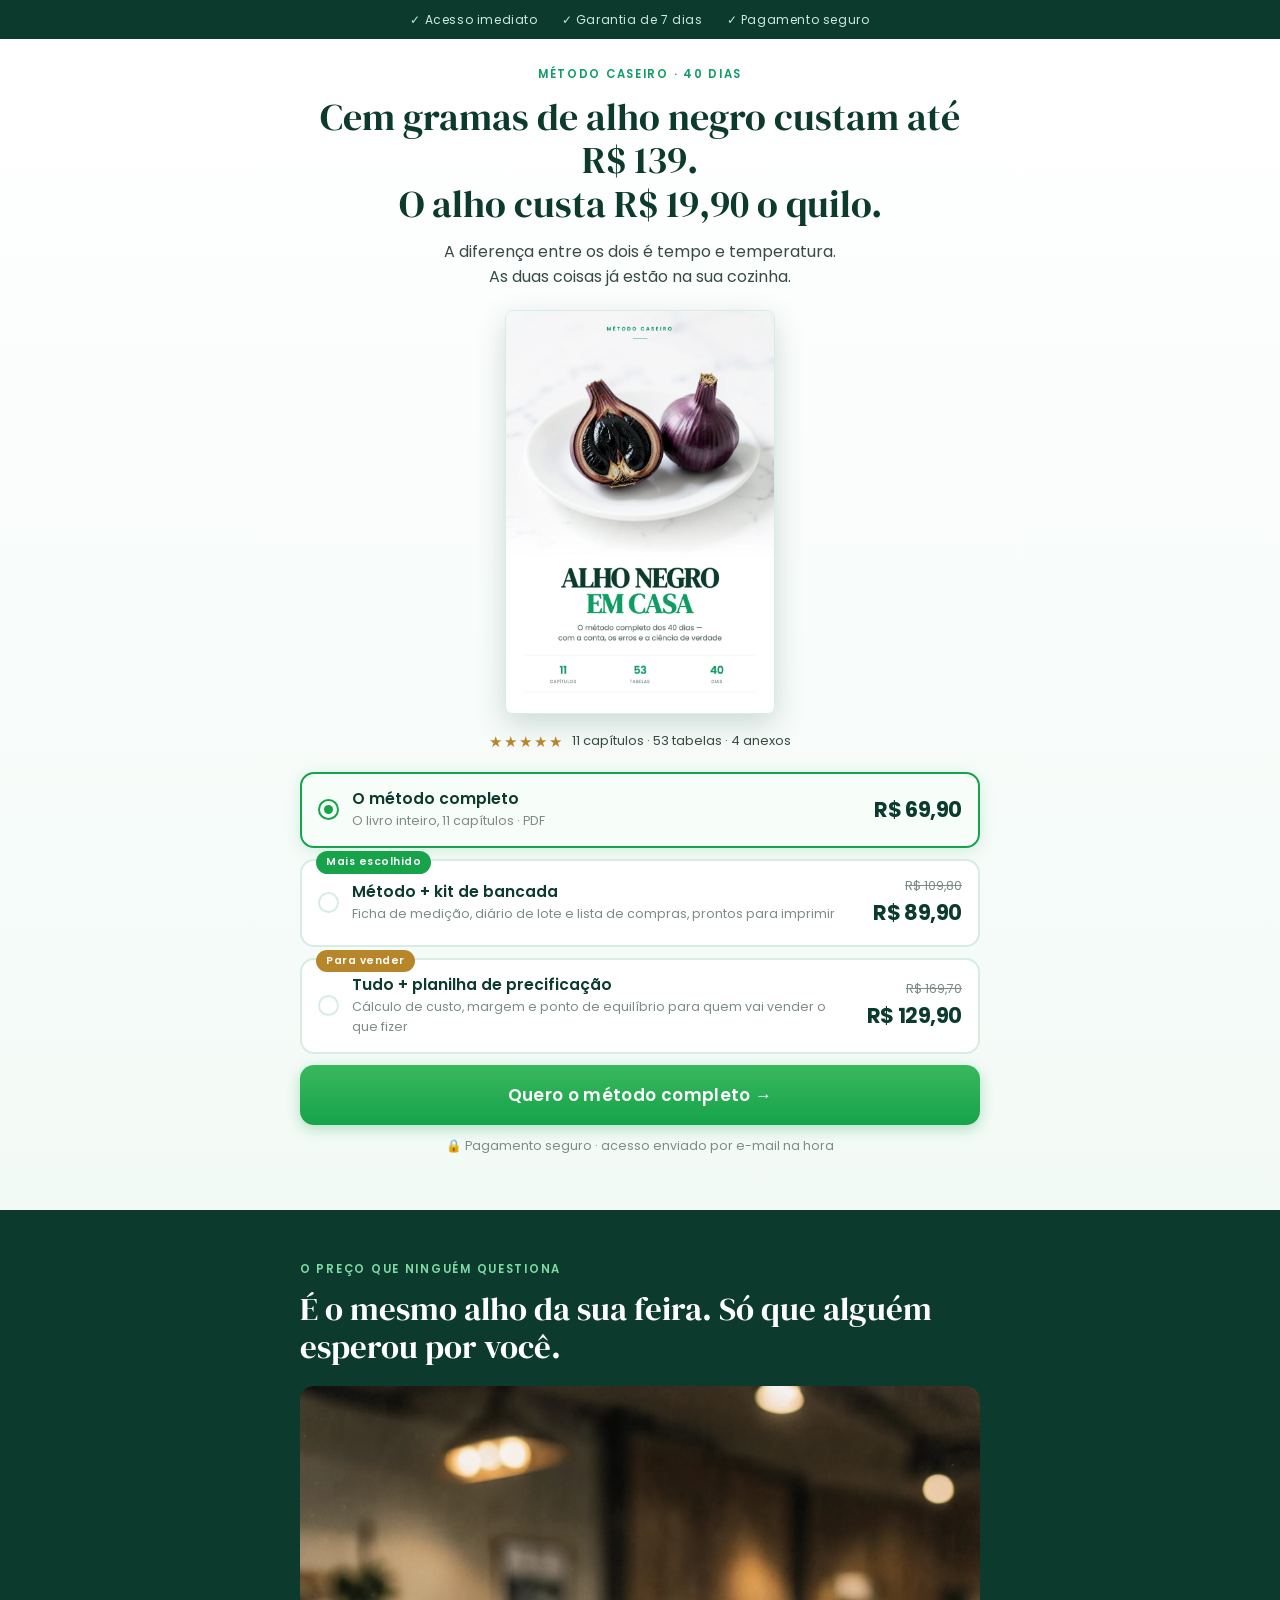
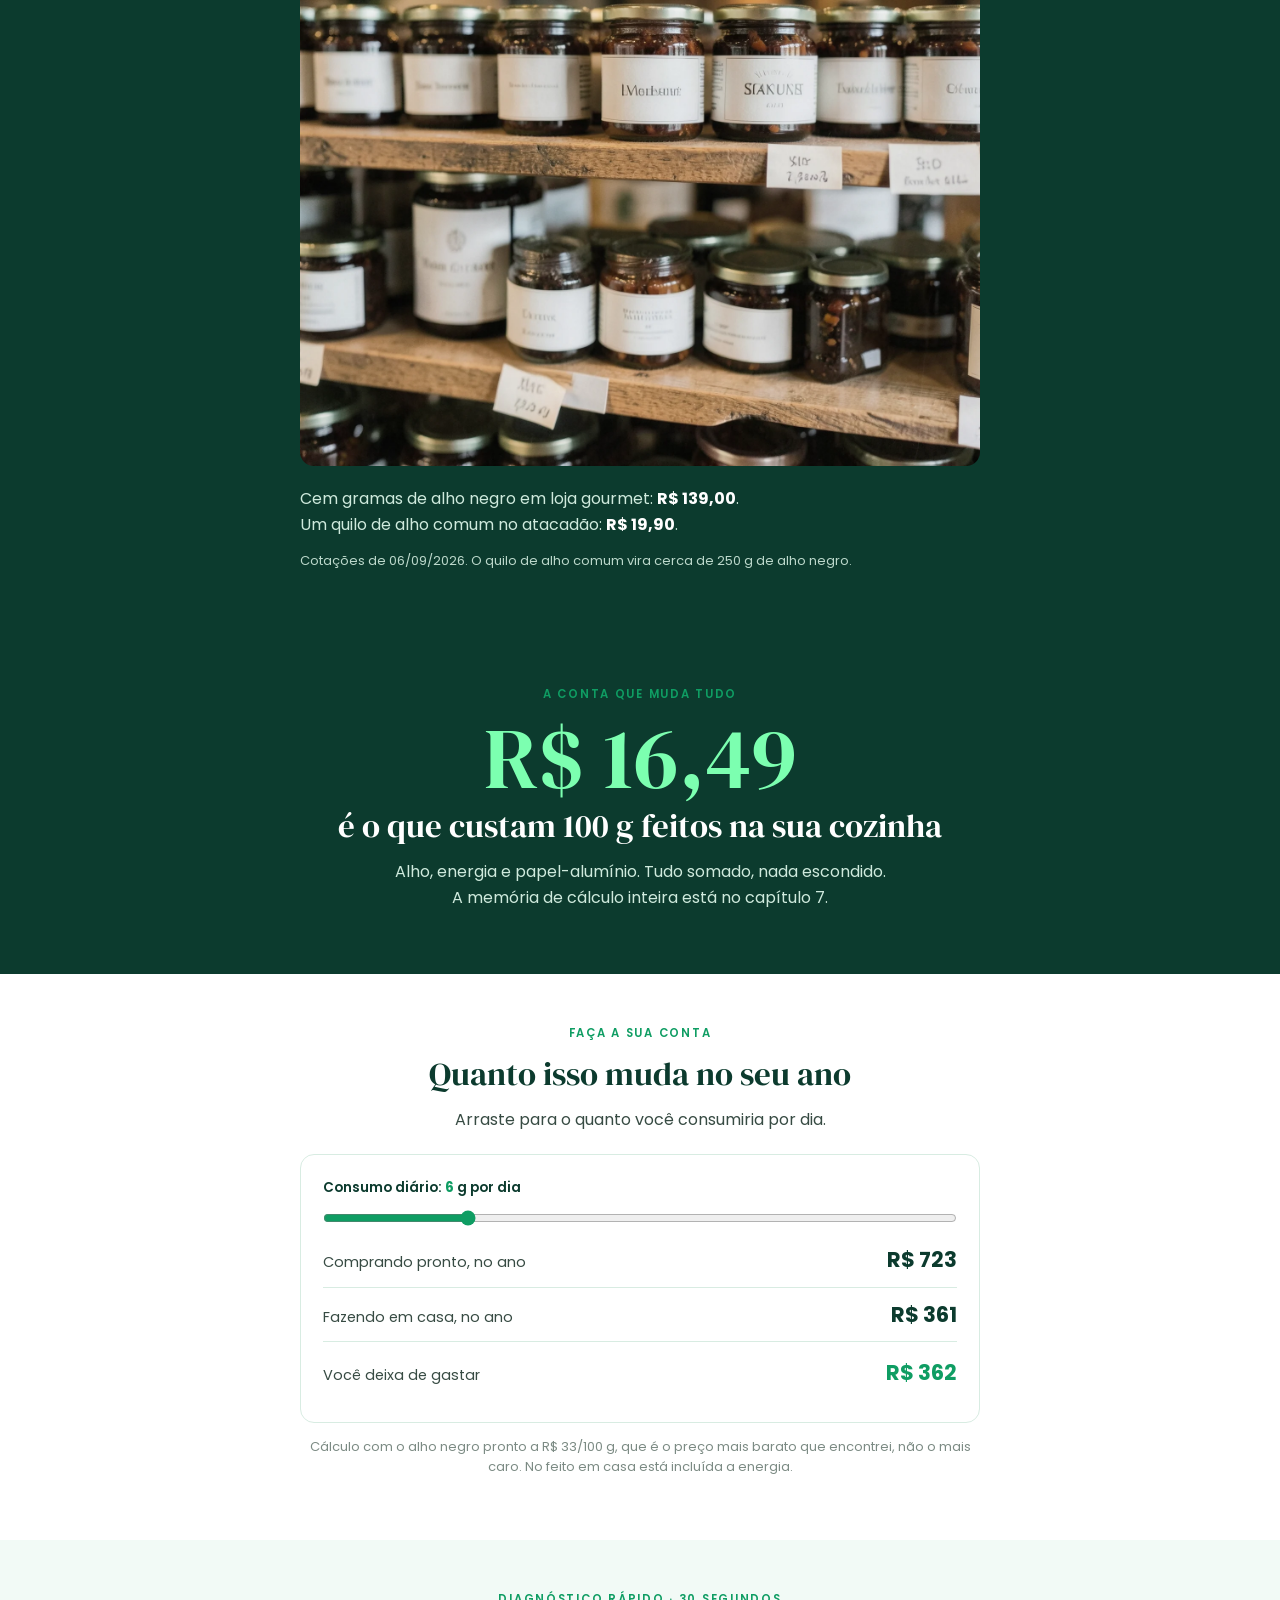
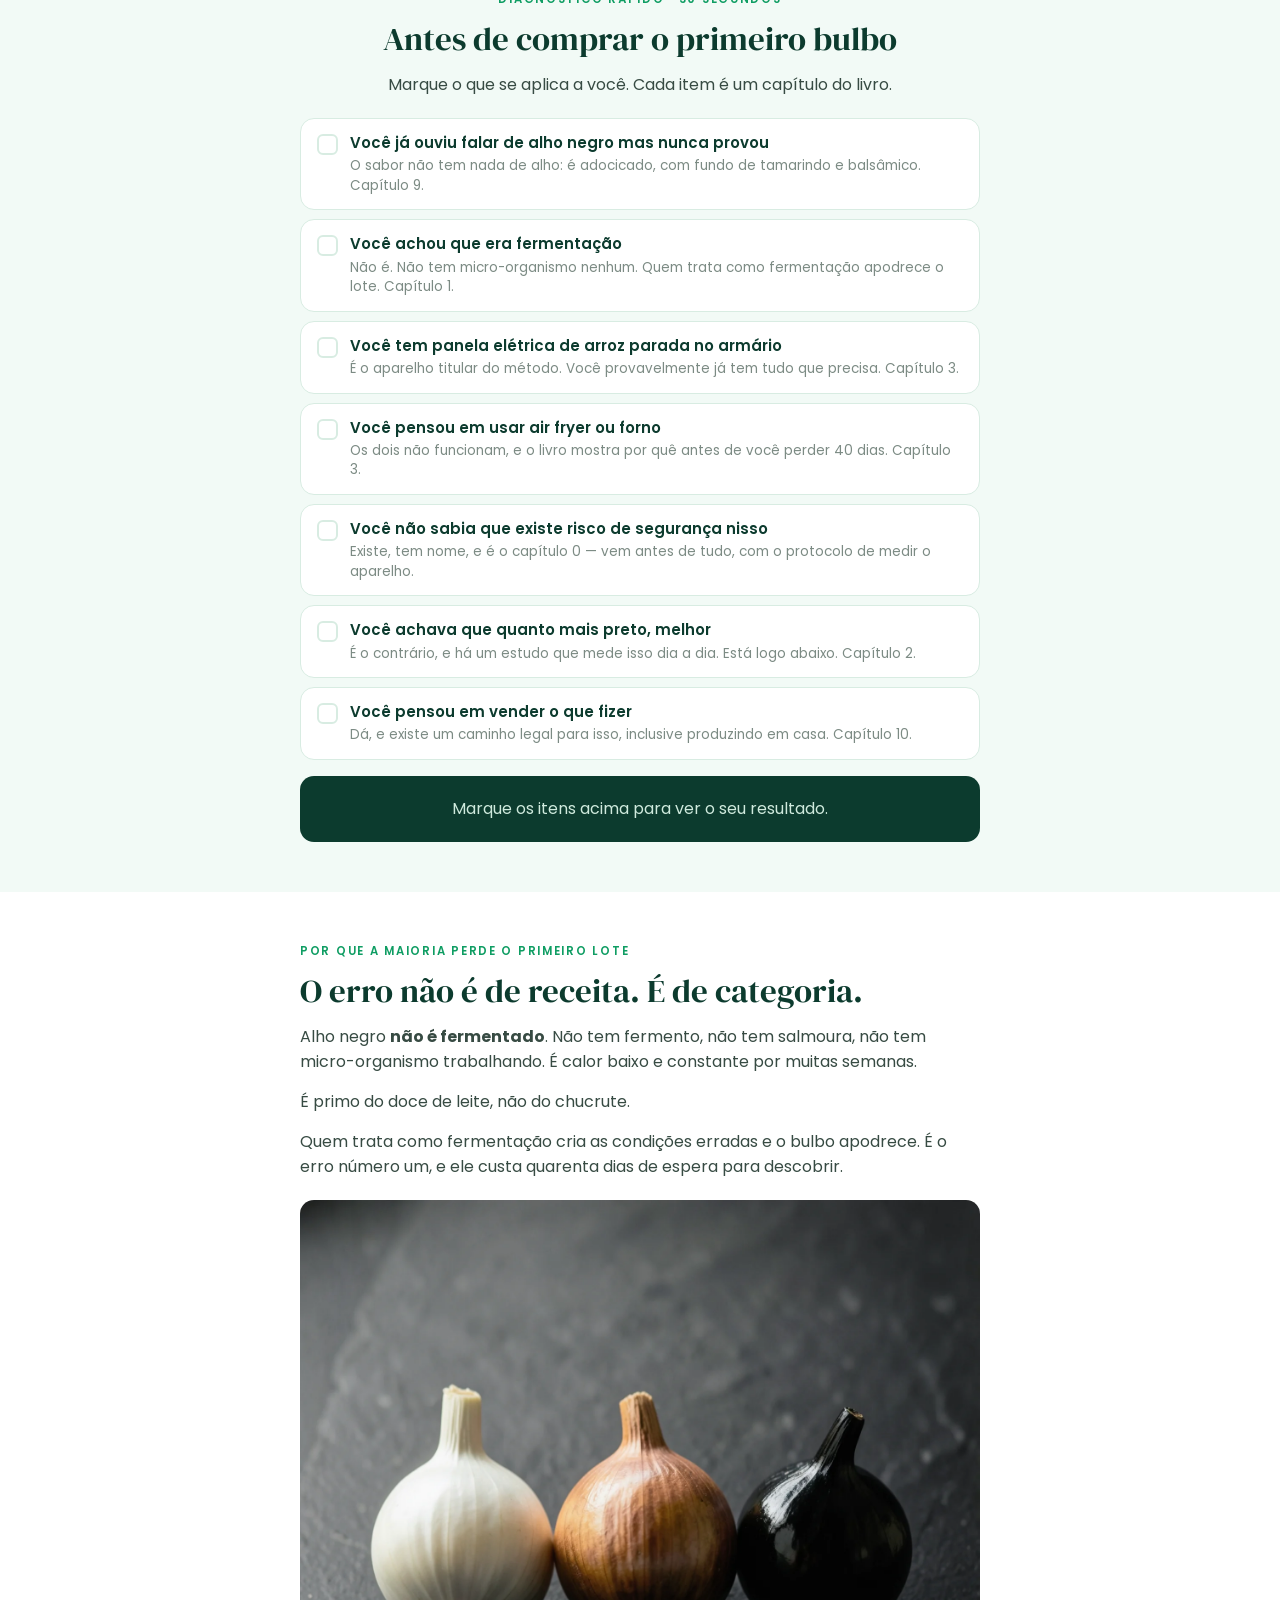
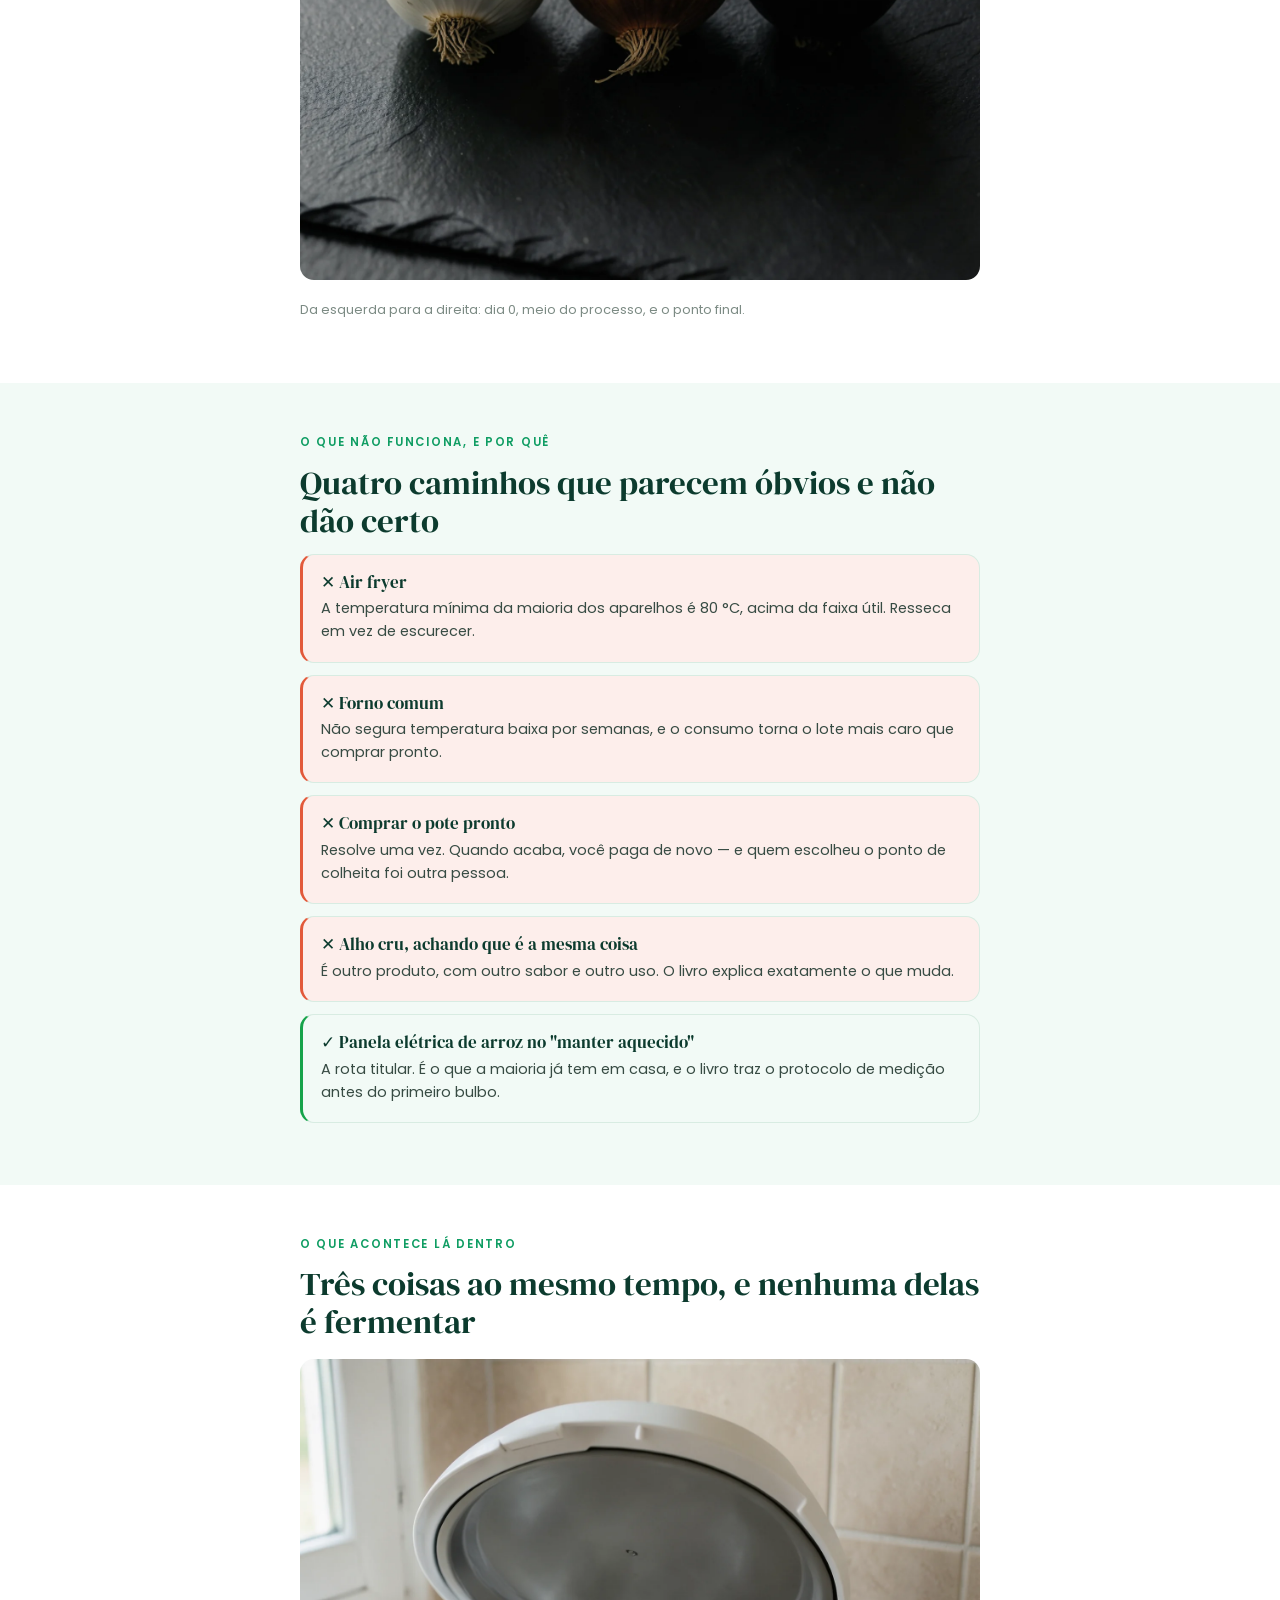
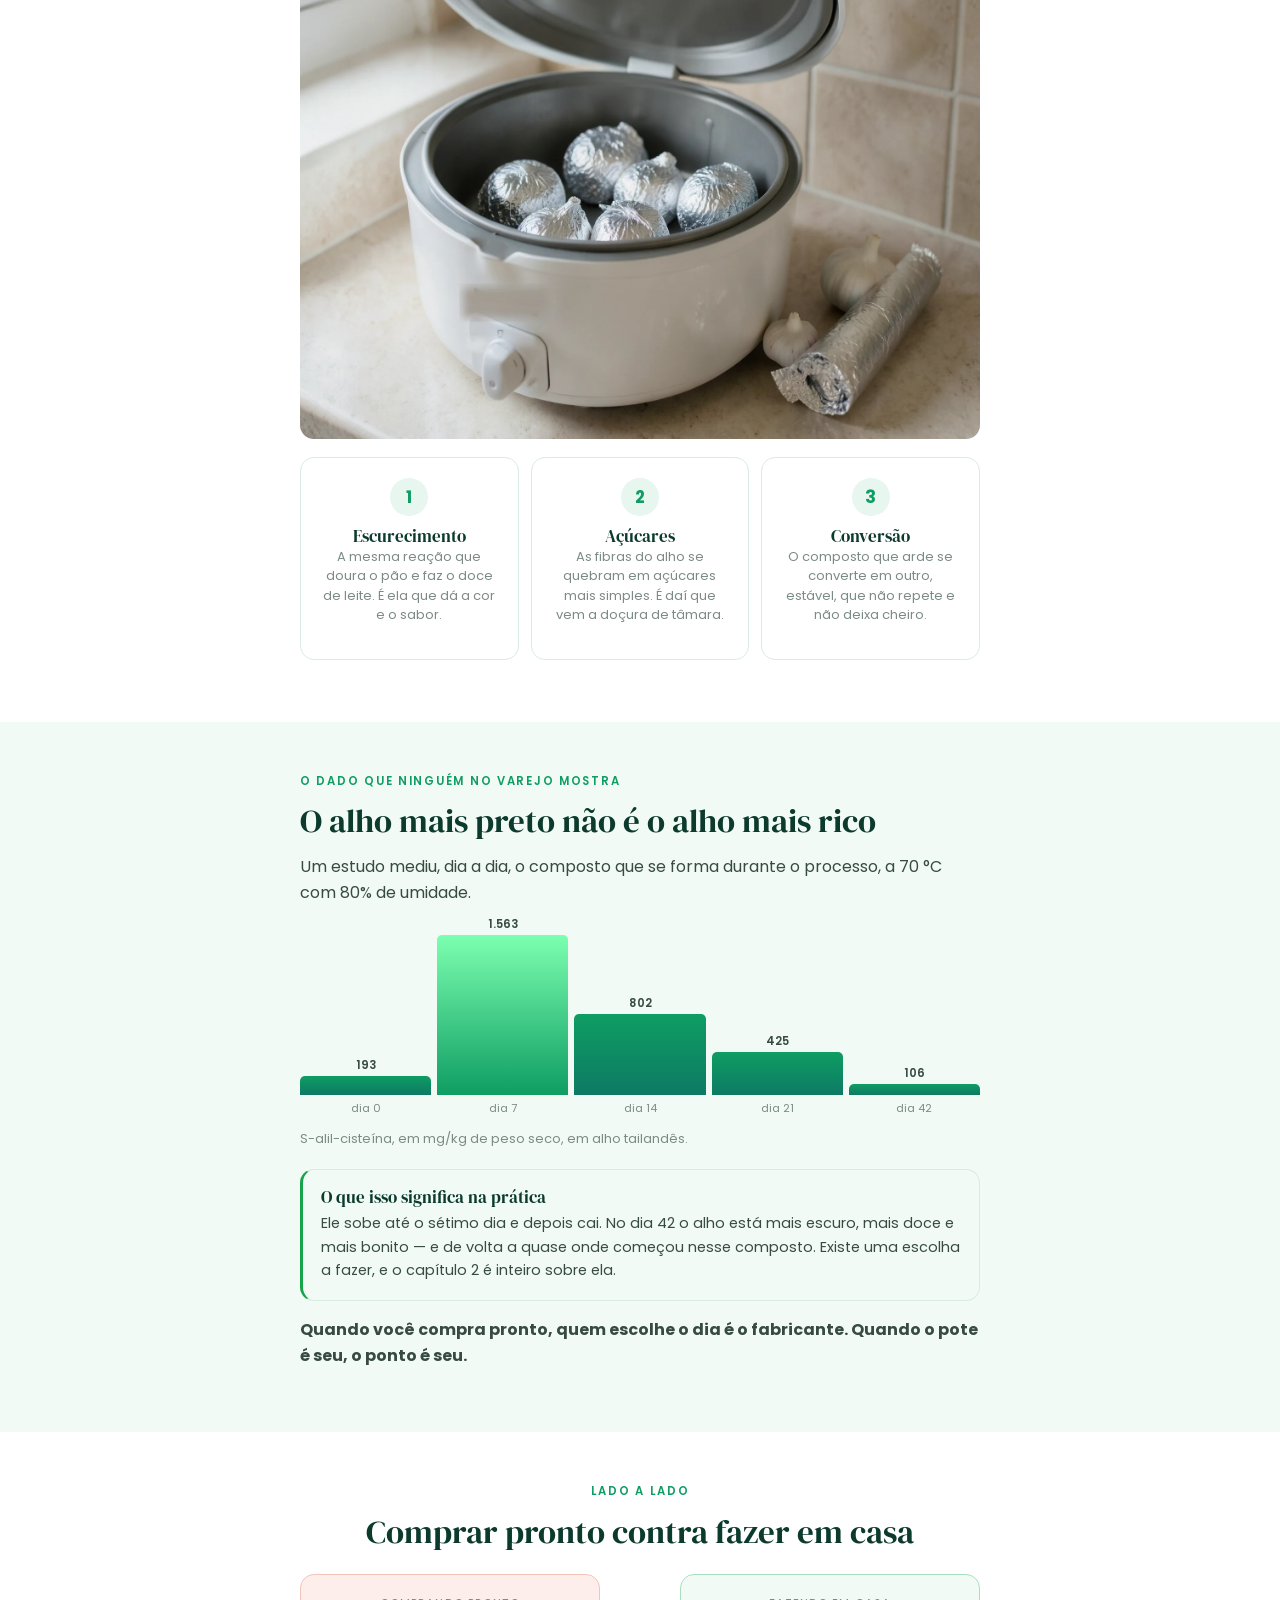
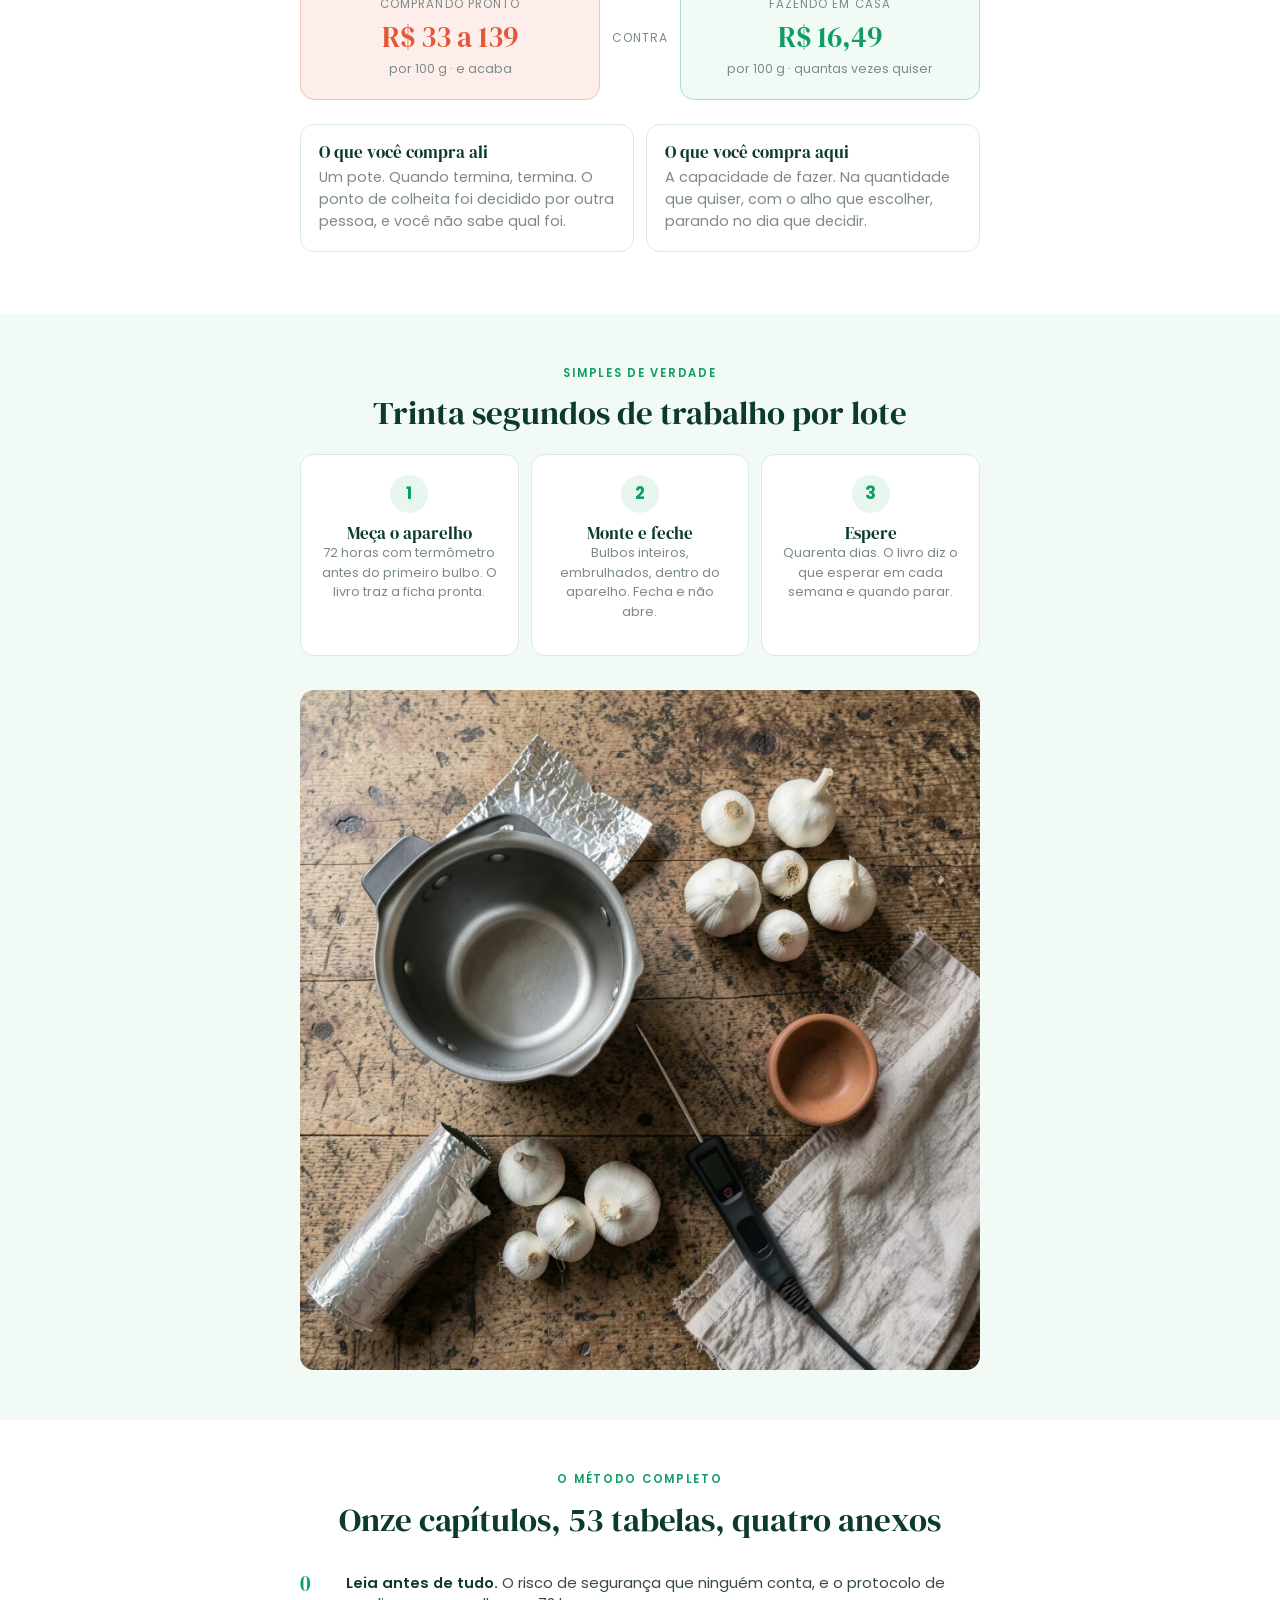
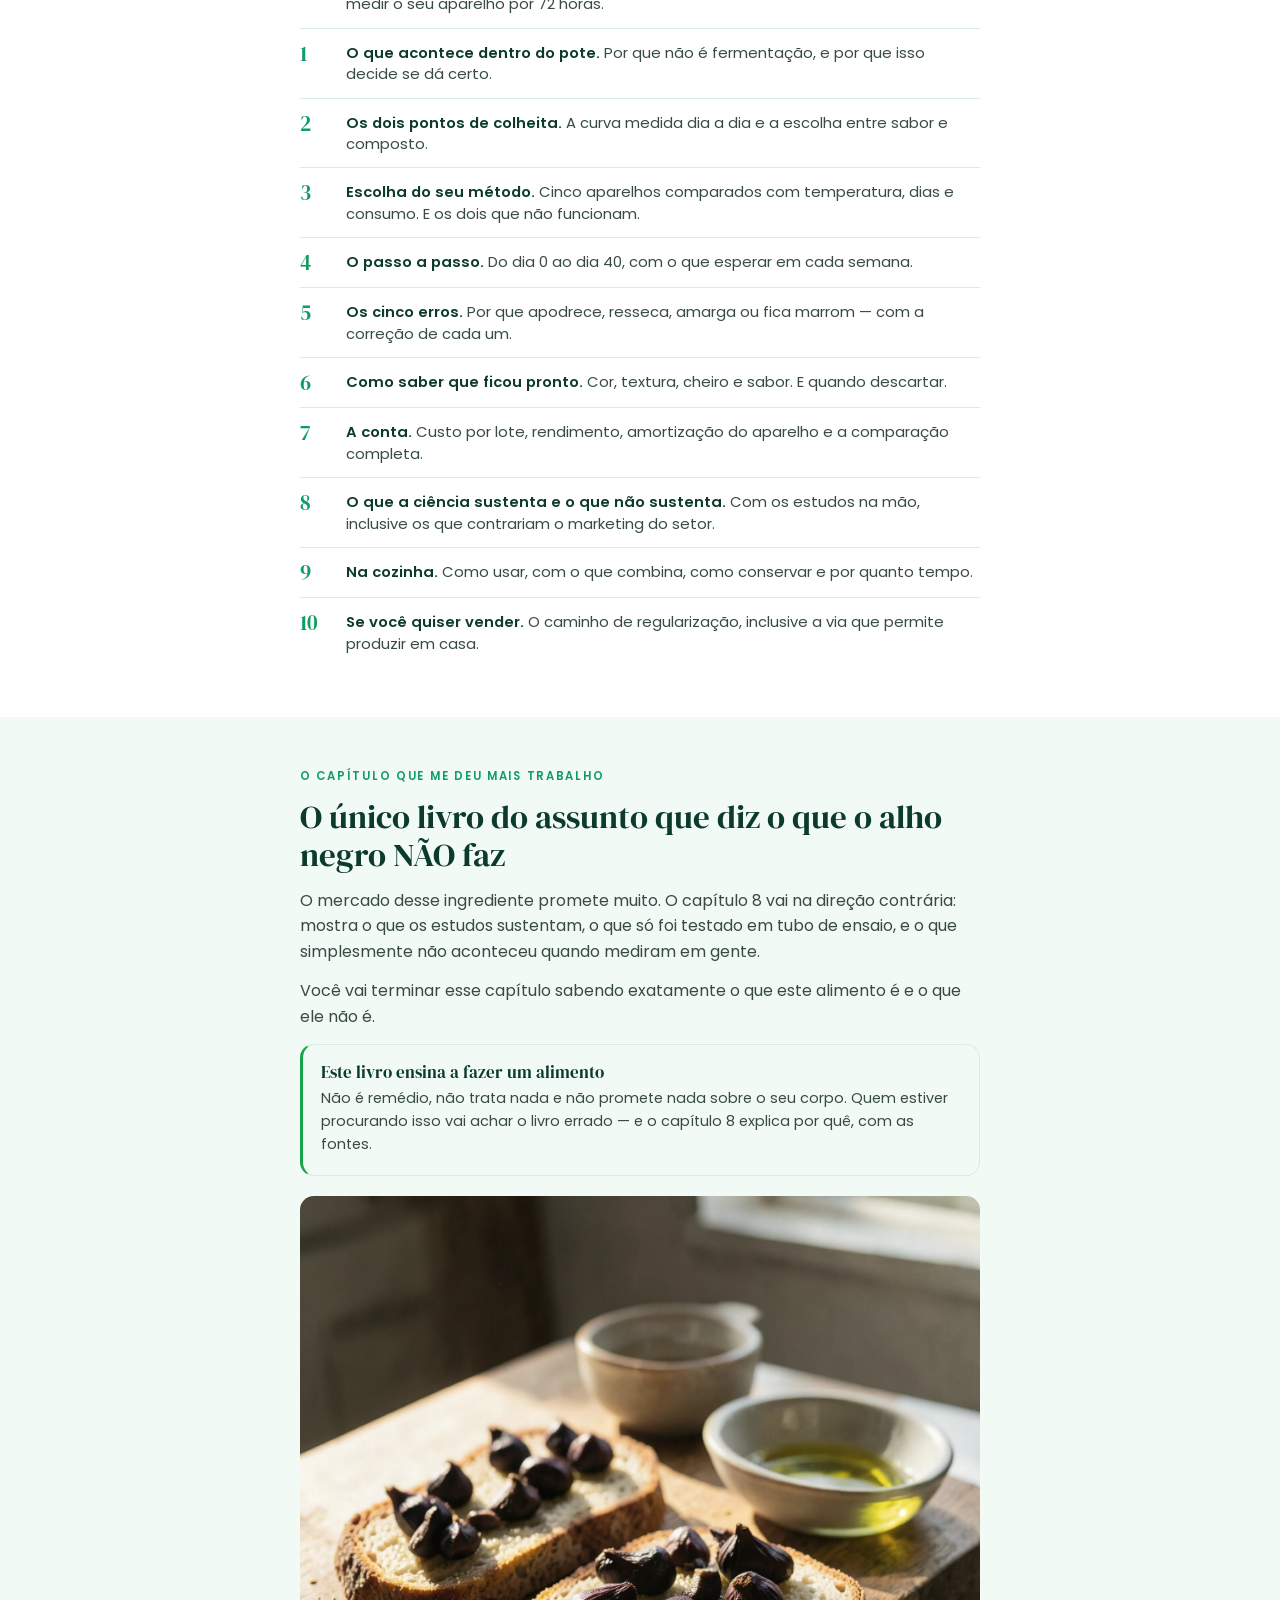
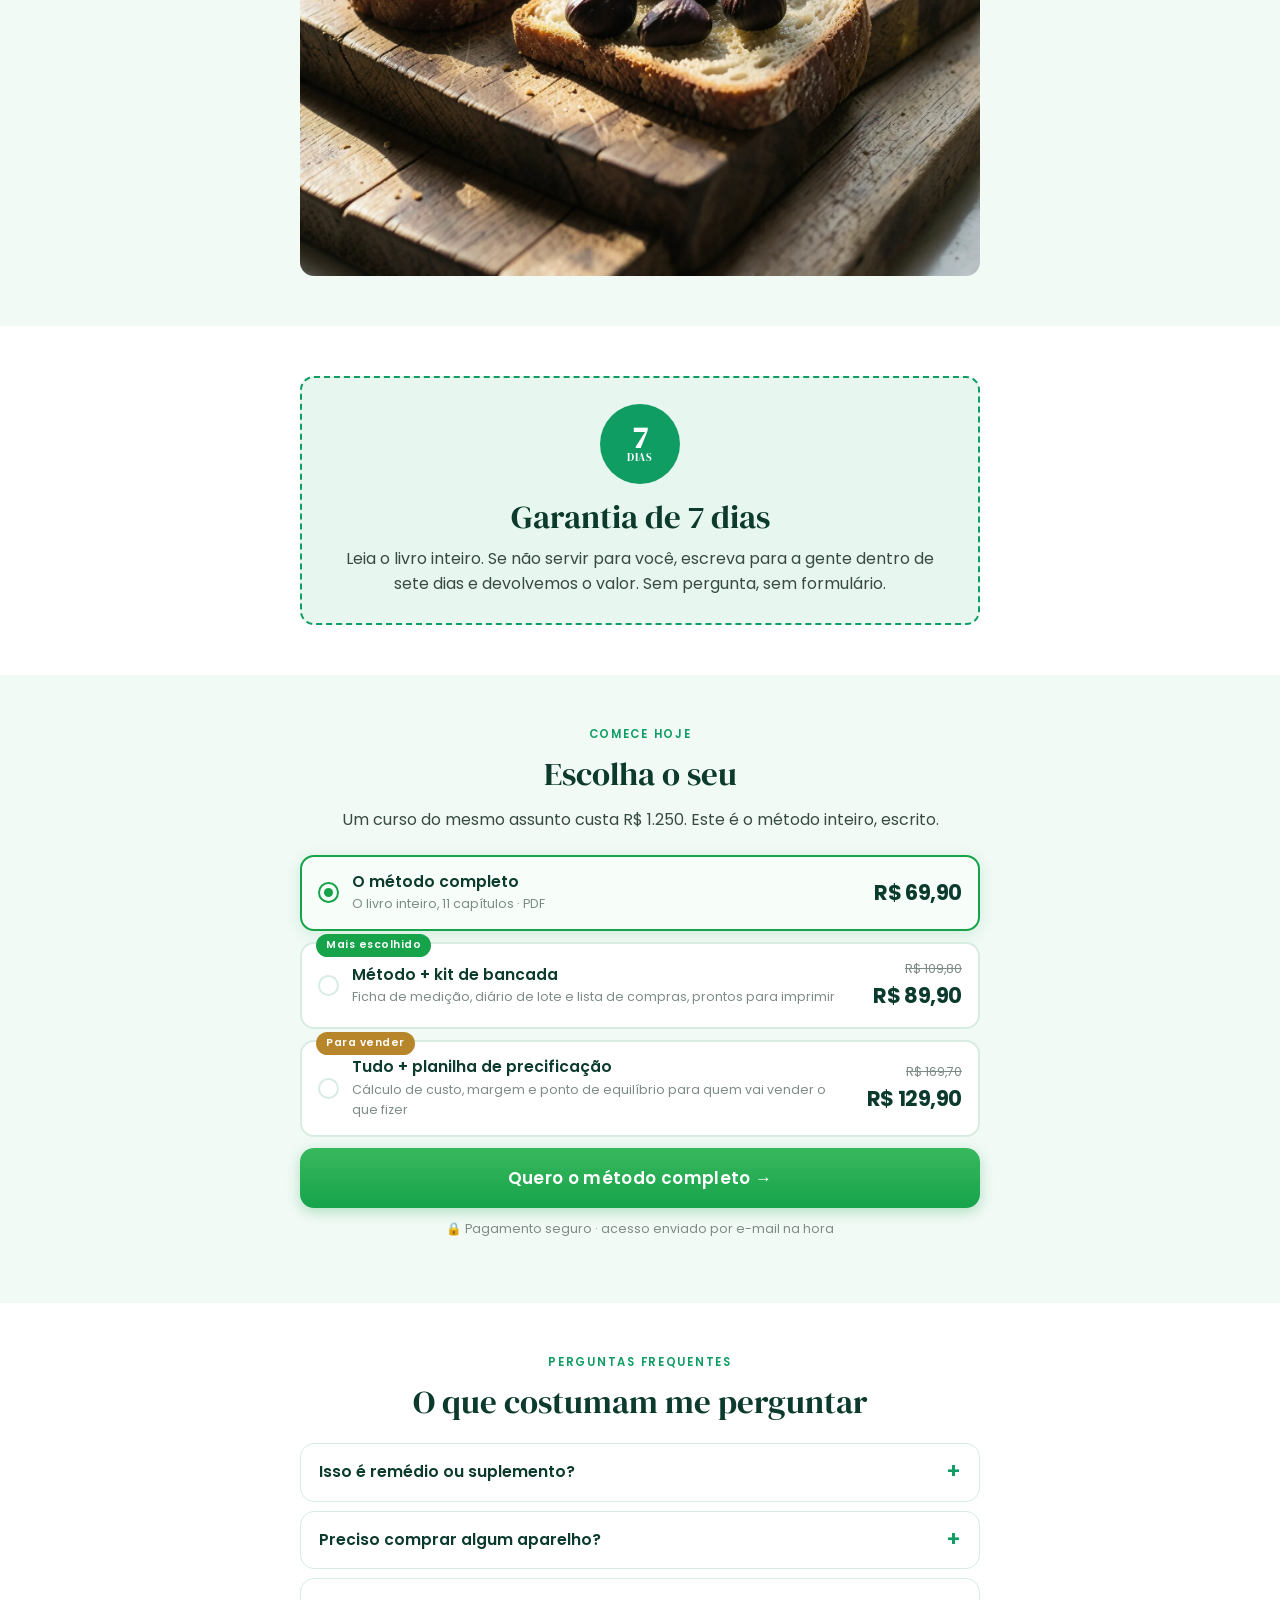
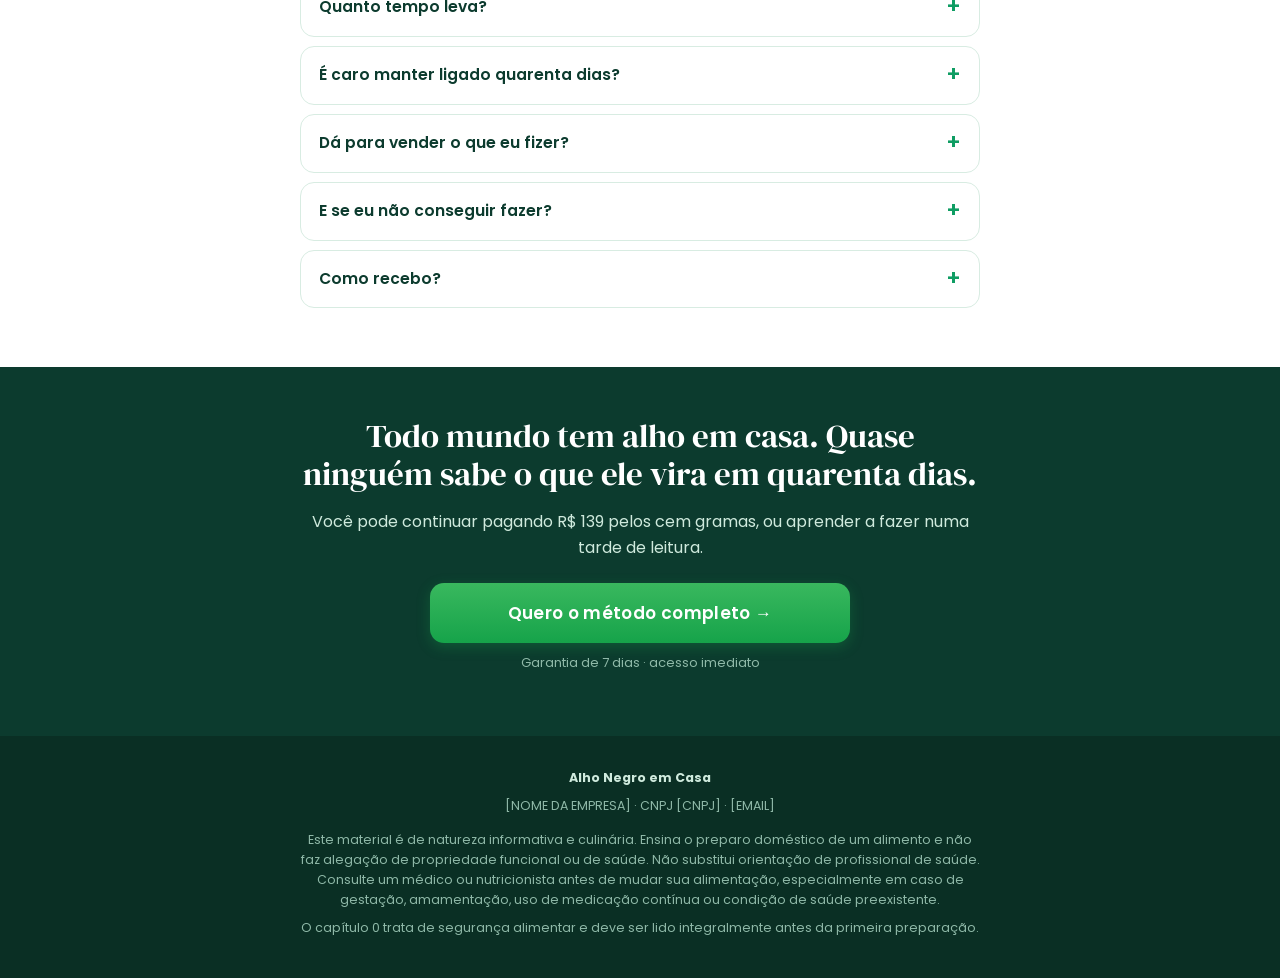
==== index.html @ a839b3f2 "LP Alho Negro em Casa — teste GitHub Pages" ====
<!doctype html>
<html lang="pt-BR">
<head>
<meta charset="utf-8">
<meta name="viewport" content="width=device-width,initial-scale=1">
<title>Alho Negro em Casa — o método completo dos 40 dias</title>
<meta name="description" content="O passo a passo para transformar alho comum em alho negro na sua cozinha. Com a conta, os erros e a ciência de verdade.">
<link rel="preconnect" href="https://fonts.googleapis.com">
<link rel="preconnect" href="https://fonts.gstatic.com" crossorigin>
<link href="https://fonts.googleapis.com/css2?family=DM+Serif+Display:ital@0;1&family=Poppins:wght@400;500;600;700&display=swap" rel="stylesheet">
<style>
:root{
  --verde:#0f9d63; --verde-esc:#0c3b2e; --verde-cl:#e7f6ef; --cta:#16a34a; --cta2:#39b85e;
  --vermelho:#e2593a; --teal:#0d7a63; --bg:#f2faf6; --texto:#374b43; --cinza:#7c8b84;
  --borda:#d8ece2; --radius:14px; --ouro:#b8862a;
}
*{box-sizing:border-box;margin:0;padding:0}
html{scroll-behavior:smooth}
body{font-family:'Poppins',-apple-system,'Segoe UI',Roboto,Helvetica,Arial,sans-serif;
     background:var(--bg);color:var(--texto);font-size:16px;line-height:1.6;-webkit-font-smoothing:antialiased}
h1,h2,h3,h4{font-family:'DM Serif Display',Georgia,serif;font-weight:400;line-height:1.15;color:var(--verde-esc)}
h1{font-size:clamp(24px,5.2vw,38px)}
h2{font-size:clamp(23px,4.4vw,33px);margin-bottom:14px}
h3{font-size:20px}h4{font-size:17px}
p{margin-bottom:14px}
.wrap{max-width:720px;margin:0 auto;padding:0 20px}
section{padding:50px 0}
.sec-white{background:#fff}
.center{text-align:center}
.green{color:var(--verde)}
.small{font-size:13px;color:var(--cinza);line-height:1.5}
.eyebrow{font-size:11.5px;letter-spacing:.15em;text-transform:uppercase;font-weight:600;
         color:var(--verde);margin-bottom:12px}
img{max-width:100%;display:block;border-radius:var(--radius)}

/* barra topo */
.track{background:var(--verde-esc);color:#cfeadd;padding:10px 0;font-size:12px;text-align:center;
       letter-spacing:.05em}
.track span{margin:0 12px;display:inline-block;white-space:nowrap}

/* HERO */
.hero{background:linear-gradient(180deg,#fff 0%,var(--bg) 100%);padding:26px 0 40px}
.hero h1{margin:8px 0 12px}
.hero .sub{font-size:16px;color:var(--texto);margin-bottom:20px}
.pi{width:100%;max-width:230px;margin:0 auto 16px;border-radius:8px;box-shadow:0 10px 30px rgba(12,59,46,.18);border:1px solid var(--borda)}
@media(min-width:640px){.pi{max-width:270px}}
.stars{color:var(--ouro);letter-spacing:2px;font-size:15px}
.ratingline{display:flex;align-items:center;justify-content:center;gap:8px;font-size:13px;margin-bottom:18px;flex-wrap:wrap}

/* OFERTA — cards com seleção */
.offer{background:#fff;border:2px solid var(--borda);border-radius:var(--radius);padding:15px 16px;
       margin-bottom:11px;display:flex;align-items:center;gap:13px;cursor:pointer;position:relative;
       transition:border-color .15s,box-shadow .15s;text-align:left}
.offer:hover{border-color:var(--cta2)}
.offer.sel{border-color:var(--cta);box-shadow:0 3px 16px rgba(22,163,74,.16);background:#f7fdf9}
.radio{width:21px;height:21px;border:2px solid var(--borda);border-radius:50%;flex-shrink:0;position:relative}
.offer.sel .radio{border-color:var(--cta)}
.offer.sel .radio:after{content:"";position:absolute;inset:4px;background:var(--cta);border-radius:50%}
.offer-body{flex:1;min-width:0}
.offer-title{font-weight:600;font-size:15.5px;color:var(--verde-esc);line-height:1.3}
.offer-eco{font-size:12.5px;color:var(--cinza);margin-top:2px}
.offer-price{text-align:right;flex-shrink:0}
.offer-old{font-size:12.5px;color:var(--cinza);text-decoration:line-through;display:block}
.offer-new{font-size:21px;font-weight:700;color:var(--verde-esc);letter-spacing:-.02em}
.offer-tag{position:absolute;top:-10px;left:14px;background:var(--cta);color:#fff;font-size:10.5px;
           font-weight:600;padding:3px 10px;border-radius:20px;letter-spacing:.05em}
.offer-tag.alt{background:var(--ouro)}
.cta{display:block;width:100%;background:linear-gradient(180deg,var(--cta2),var(--cta));color:#fff;
     border:0;font-family:inherit;font-size:17px;font-weight:600;padding:17px;border-radius:var(--radius);
     cursor:pointer;letter-spacing:.02em;box-shadow:0 4px 14px rgba(22,163,74,.3);margin-top:6px}
.cta:hover{filter:brightness(1.06)}
.seguro{font-size:12.5px;color:var(--cinza);text-align:center;margin-top:11px}

/* CHOQUE */
.shock-sec{background:var(--verde-esc);color:#cfeadd}
.shock-sec h2{color:#fff}
.shock-sec .eyebrow{color:#7fdca6}
.shock-sec .small{color:#bcd8cb}

/* REVELACAO */
.reveal-sec{background:var(--verde-esc);color:#cfeadd;text-align:center}
.reveal-sec h2{color:#fff}
.bignum{font-family:'DM Serif Display',Georgia,serif;font-size:clamp(52px,13vw,86px);color:#7cffb0;
        line-height:1;margin-bottom:6px}

/* QUIZ */
.chk{background:#fff;border:1px solid var(--borda);border-radius:var(--radius);padding:14px 16px;
     margin-bottom:9px;cursor:pointer;display:flex;gap:12px;align-items:flex-start;transition:.15s}
.chk:hover{border-color:var(--verde)}
.chk.on{border-color:var(--verde);background:var(--verde-cl)}
.ck{width:21px;height:21px;border:2px solid var(--borda);border-radius:6px;flex-shrink:0;
    position:relative;margin-top:1px}
.chk.on .ck{background:var(--verde);border-color:var(--verde)}
.chk.on .ck:after{content:"✓";position:absolute;inset:0;color:#fff;font-size:14px;font-weight:700;
                  display:flex;align-items:center;justify-content:center}
.chk-txt{flex:1}
.sname{font-weight:600;font-size:15px;color:var(--verde-esc);line-height:1.35}
.sexp{font-size:13.5px;color:var(--cinza);margin-top:3px;line-height:1.45}
.quizres{background:var(--verde-esc);color:#cfeadd;border-radius:var(--radius);padding:20px;
         margin-top:16px;text-align:center}
.quizres b{color:#7cffb0;font-size:19px}

/* TABELA DE DESCARTE */
.box{background:#fff;border:1px solid var(--borda);border-radius:var(--radius);padding:18px;margin-bottom:12px}
.box.x{border-left:3px solid var(--vermelho);background:#fdeeeb}
.box.v{border-left:3px solid var(--cta);background:#f2faf6}
.box h4{margin-bottom:5px}
.box p{margin:0;font-size:14.5px}

/* 3 COMPOSTOS / 3 PASSOS */
.ben{background:#fff;border:1px solid var(--borda);border-radius:var(--radius);padding:20px;
     margin-bottom:12px;text-align:center}
.ben .num{width:38px;height:38px;background:var(--verde-cl);color:var(--verde);border-radius:50%;
          display:flex;align-items:center;justify-content:center;font-weight:700;font-size:17px;
          margin:0 auto 11px}
.grid3{display:grid;grid-template-columns:repeat(3,1fr);gap:12px}
.grid2{display:grid;grid-template-columns:1fr 1fr;gap:12px}
@media(max-width:640px){.grid3,.grid2{grid-template-columns:1fr}}

/* CURVA */
.curve{display:flex;align-items:flex-end;gap:6px;height:160px;margin:30px 0 34px}
.bar{flex:1;background:linear-gradient(180deg,var(--verde),var(--teal));border-radius:5px 5px 0 0;
     position:relative;min-height:6px}
.bar.peak{background:linear-gradient(180deg,#7cffb0,var(--verde))}
.bar span{position:absolute;top:-20px;left:0;right:0;text-align:center;font-size:11.5px;font-weight:600}
.bar em{position:absolute;bottom:-22px;left:0;right:0;text-align:center;font-size:11px;
        color:var(--cinza);font-style:normal}

/* COMPARATIVO */
.vs{display:grid;grid-template-columns:1fr auto 1fr;gap:12px;align-items:center;margin:24px 0}
.vsbox{background:#fff;border:1px solid var(--borda);border-radius:var(--radius);padding:20px 16px;text-align:center}
.vsbox.bad{border-color:#f3c4b8;background:#fdeeeb}
.vsbox.good{border-color:#a9dfc2;background:#f2faf6}
.vsbox .lbl{font-size:11.5px;letter-spacing:.09em;text-transform:uppercase;color:var(--cinza);margin-bottom:8px}
.vsbox .val{font-family:'DM Serif Display',serif;font-size:29px;line-height:1.1;color:var(--verde-esc)}
.vsbox.bad .val{color:var(--vermelho)}
.vsbox.good .val{color:var(--verde)}
.vsbox .unit{font-size:12.5px;color:var(--cinza);margin-top:5px}
.vsmid{font-size:12px;color:var(--cinza);letter-spacing:.08em;text-align:center}
@media(max-width:560px){.vs{grid-template-columns:1fr}}

/* CALCULADORA */
.calc{background:#fff;border:1px solid var(--borda);border-radius:var(--radius);padding:22px}
.calc label{display:block;font-size:13.5px;font-weight:600;margin-bottom:9px;color:var(--verde-esc)}
.calc input[type=range]{width:100%;accent-color:var(--verde)}
.calcrow{display:flex;justify-content:space-between;align-items:baseline;padding:10px 0;
         border-bottom:1px solid var(--borda);font-size:14.5px}
.calcrow:last-of-type{border-bottom:0;padding-top:14px}
.calcrow b{font-size:21px;font-variant-numeric:tabular-nums;color:var(--verde-esc)}
.calcrow.eco b{color:var(--verde)}

/* SUMARIO DO LIVRO */
.capitulo{display:flex;gap:14px;padding:13px 0;border-bottom:1px solid var(--borda);align-items:flex-start}
.capitulo:last-child{border-bottom:0}
.capitulo .n{font-family:'DM Serif Display',serif;font-size:21px;color:var(--verde);
             min-width:32px;line-height:1.1}
.capitulo .t{font-size:14.8px;line-height:1.45}
.capitulo .t b{color:var(--verde-esc);font-weight:600}

/* GARANTIA */
.garantia{background:var(--verde-cl);border:2px dashed var(--verde);border-radius:var(--radius);
          padding:26px;text-align:center}
.selo{width:80px;height:80px;background:var(--verde);color:#fff;border-radius:50%;margin:0 auto 14px;
      display:flex;flex-direction:column;align-items:center;justify-content:center;
      font-family:'DM Serif Display',serif;line-height:1}
.selo b{font-size:29px}.selo span{font-size:10.5px;letter-spacing:.08em}

/* FAQ */
.faqitem{background:#fff;border:1px solid var(--borda);border-radius:var(--radius);margin-bottom:9px;overflow:hidden}
.faqitem .q{padding:16px 18px;font-weight:600;font-size:15.5px;cursor:pointer;display:flex;
            justify-content:space-between;gap:12px;color:var(--verde-esc);list-style:none}
.faqitem .q::-webkit-details-marker{display:none}
.faqitem .q:after{content:"+";color:var(--verde);font-size:21px;line-height:1;flex-shrink:0}
.faqitem[open] .q:after{content:"–"}
.faqitem .a{padding:0 18px 16px;font-size:14.5px;color:var(--texto)}

/* FINAL */
.final{background:var(--verde-esc);color:#cfeadd;text-align:center}
.final h2{color:#fff;margin-bottom:16px}
.final .cta{max-width:420px;margin:22px auto 10px}

footer{background:#0a2f24;color:#8fb9a8;padding:32px 0;font-size:12.5px;line-height:1.6}
footer p{margin-bottom:8px}
</style>
<!-- Meta Pixel — ID preenchido quando o conjunto de dados for criado -->
<script>
window.__PIXEL_ID='3699249533558735';
!function(f,b,e,v,n,t,s){if(f.fbq)return;n=f.fbq=function(){n.callMethod?
n.callMethod.apply(n,arguments):n.queue.push(arguments)};if(!f._fbq)f._fbq=n;
n.push=n;n.loaded=!0;n.version='2.0';n.queue=[];t=b.createElement(e);t.async=!0;
t.src=v;s=b.getElementsByTagName(e)[0];s.parentNode.insertBefore(t,s)}(window,
document,'script','https://connect.facebook.net/en_US/fbevents.js');
if(window.__PIXEL_ID && window.__PIXEL_ID!=='3699249533558735'){
  fbq('init', window.__PIXEL_ID);
  fbq('track', 'PageView');
  fbq('track', 'ViewContent', {content_name:'Alho Negro em Casa', content_ids:['AN-EBOOK'], content_type:'product', value:69.90, currency:'BRL'});
}
</script>
<noscript><img height="1" width="1" style="display:none" src="https://www.facebook.com/tr?id=3699249533558735&ev=PageView&noscript=1"/></noscript>
</head>
<body>

<!-- [1] barra de confiança -->
<div class="track">
  <span>✓ Acesso imediato</span><span>✓ Garantia de 7 dias</span><span>✓ Pagamento seguro</span>
</div>

<!-- [2] HERO -->
<section class="hero">
  <div class="wrap center">
    <div class="eyebrow">Método caseiro · 40 dias</div>
    <h1>Cem gramas de alho negro custam até R$ 139.<br>O alho custa R$ 19,90 o quilo.</h1>
    <p class="sub">A diferença entre os dois é tempo e temperatura.<br>As duas coisas já estão na sua cozinha.</p>
    <img class="pi" src="img/capa.webp" alt="Alho Negro em Casa — o método completo dos 40 dias">
    <div class="ratingline"><span class="stars">★★★★★</span><span>11 capítulos · 53 tabelas · 4 anexos</span></div>

    <div id="oferta">
      <div class="offer sel" data-p="69,90" data-n="Método completo">
        <div class="radio"></div>
        <div class="offer-body">
          <div class="offer-title">O método completo</div>
          <div class="offer-eco">O livro inteiro, 11 capítulos · PDF</div>
        </div>
        <div class="offer-price"><span class="offer-new">R$ 69,90</span></div>
      </div>

      <div class="offer" data-p="89,90" data-n="Método + bancada">
        <span class="offer-tag">Mais escolhido</span>
        <div class="radio"></div>
        <div class="offer-body">
          <div class="offer-title">Método + kit de bancada</div>
          <div class="offer-eco">Ficha de medição, diário de lote e lista de compras, prontos para imprimir</div>
        </div>
        <div class="offer-price"><span class="offer-old">R$ 109,80</span><span class="offer-new">R$ 89,90</span></div>
      </div>

      <div class="offer" data-p="129,90" data-n="Método + bancada + vender">
        <span class="offer-tag alt">Para vender</span>
        <div class="radio"></div>
        <div class="offer-body">
          <div class="offer-title">Tudo + planilha de precificação</div>
          <div class="offer-eco">Cálculo de custo, margem e ponto de equilíbrio para quem vai vender o que fizer</div>
        </div>
        <div class="offer-price"><span class="offer-old">R$ 169,70</span><span class="offer-new">R$ 129,90</span></div>
      </div>

      <button class="cta js-buy">Quero o método completo →</button>
      <p class="seguro">🔒 Pagamento seguro · acesso enviado por e-mail na hora</p>
    </div>
  </div>
</section>

<!-- [3] CHOQUE -->
<section class="shock-sec">
  <div class="wrap">
    <div class="eyebrow">O preço que ninguém questiona</div>
    <h2>É o mesmo alho da sua feira. Só que alguém esperou por você.</h2>
    <img src="img/prateleira.webp" alt="Prateleira de loja gourmet" style="margin:20px 0">
    <p>Cem gramas de alho negro em loja gourmet: <b style="color:#fff">R$ 139,00</b>.<br>
       Um quilo de alho comum no atacadão: <b style="color:#fff">R$ 19,90</b>.</p>
    <p class="small">Cotações de 06/09/2026. O quilo de alho comum vira cerca de 250 g de alho negro.</p>
  </div>
</section>

<!-- [4] REVELAÇÃO -->
<section class="reveal-sec">
  <div class="wrap">
    <div class="eyebrow">A conta que muda tudo</div>
    <div class="bignum">R$ 16,49</div>
    <h2>é o que custam 100 g feitos na sua cozinha</h2>
    <p style="margin-top:14px">Alho, energia e papel-alumínio. Tudo somado, nada escondido.<br>
       A memória de cálculo inteira está no capítulo 7.</p>
  </div>
</section>

<!-- [5] CALCULADORA -->
<section class="sec-white">
  <div class="wrap">
    <div class="eyebrow center">Faça a sua conta</div>
    <h2 class="center">Quanto isso muda no seu ano</h2>
    <p class="center" style="margin-bottom:22px">Arraste para o quanto você consumiria por dia.</p>
    <div class="calc">
      <label>Consumo diário: <b id="gv" class="green">6</b> g por dia</label>
      <input type="range" id="g" min="2" max="20" value="6" step="1">
      <div class="calcrow"><span>Comprando pronto, no ano</span><b id="p1">—</b></div>
      <div class="calcrow"><span>Fazendo em casa, no ano</span><b id="p2">—</b></div>
      <div class="calcrow eco"><span>Você deixa de gastar</span><b id="p3">—</b></div>
    </div>
    <p class="small center" style="margin-top:14px">Cálculo com o alho negro pronto a R$ 33/100 g, que é o preço mais barato que encontrei, não o mais caro. No feito em casa está incluída a energia.</p>
  </div>
</section>

<!-- [6] QUIZ -->
<section>
  <div class="wrap">
    <div class="eyebrow center">Diagnóstico rápido · 30 segundos</div>
    <h2 class="center">Antes de comprar o primeiro bulbo</h2>
    <p class="center" style="margin-bottom:20px">Marque o que se aplica a você. Cada item é um capítulo do livro.</p>

    <div class="chk" data-w="1"><div class="ck"></div><div class="chk-txt">
      <div class="sname">Você já ouviu falar de alho negro mas nunca provou</div>
      <div class="sexp">O sabor não tem nada de alho: é adocicado, com fundo de tamarindo e balsâmico. Capítulo 9.</div></div></div>

    <div class="chk" data-w="1"><div class="ck"></div><div class="chk-txt">
      <div class="sname">Você achou que era fermentação</div>
      <div class="sexp">Não é. Não tem micro-organismo nenhum. Quem trata como fermentação apodrece o lote. Capítulo 1.</div></div></div>

    <div class="chk" data-w="2"><div class="ck"></div><div class="chk-txt">
      <div class="sname">Você tem panela elétrica de arroz parada no armário</div>
      <div class="sexp">É o aparelho titular do método. Você provavelmente já tem tudo que precisa. Capítulo 3.</div></div></div>

    <div class="chk" data-w="2"><div class="ck"></div><div class="chk-txt">
      <div class="sname">Você pensou em usar air fryer ou forno</div>
      <div class="sexp">Os dois não funcionam, e o livro mostra por quê antes de você perder 40 dias. Capítulo 3.</div></div></div>

    <div class="chk" data-w="3"><div class="ck"></div><div class="chk-txt">
      <div class="sname">Você não sabia que existe risco de segurança nisso</div>
      <div class="sexp">Existe, tem nome, e é o capítulo 0 — vem antes de tudo, com o protocolo de medir o aparelho.</div></div></div>

    <div class="chk" data-w="2"><div class="ck"></div><div class="chk-txt">
      <div class="sname">Você achava que quanto mais preto, melhor</div>
      <div class="sexp">É o contrário, e há um estudo que mede isso dia a dia. Está logo abaixo. Capítulo 2.</div></div></div>

    <div class="chk" data-w="3"><div class="ck"></div><div class="chk-txt">
      <div class="sname">Você pensou em vender o que fizer</div>
      <div class="sexp">Dá, e existe um caminho legal para isso, inclusive produzindo em casa. Capítulo 10.</div></div></div>

    <div class="quizres" id="qres">Marque os itens acima para ver o seu resultado.</div>
  </div>
</section>

<!-- [7] O VILÃO -->
<section class="sec-white">
  <div class="wrap">
    <div class="eyebrow">Por que a maioria perde o primeiro lote</div>
    <h2>O erro não é de receita. É de categoria.</h2>
    <p>Alho negro <b>não é fermentado</b>. Não tem fermento, não tem salmoura, não tem micro-organismo trabalhando. É calor baixo e constante por muitas semanas.</p>
    <p>É primo do doce de leite, não do chucrute.</p>
    <p>Quem trata como fermentação cria as condições erradas e o bulbo apodrece. É o erro número um, e ele custa quarenta dias de espera para descobrir.</p>
    <img src="img/progressao.webp" alt="Progressão do alho: fresco, intermediário e pronto" style="margin:20px 0">
    <p class="small">Da esquerda para a direita: dia 0, meio do processo, e o ponto final.</p>
  </div>
</section>

<!-- [8] TABELA DE DESCARTE -->
<section>
  <div class="wrap">
    <div class="eyebrow">O que não funciona, e por quê</div>
    <h2>Quatro caminhos que parecem óbvios e não dão certo</h2>
    <div class="box x"><h4>✕ Air fryer</h4><p>A temperatura mínima da maioria dos aparelhos é 80 °C, acima da faixa útil. Resseca em vez de escurecer.</p></div>
    <div class="box x"><h4>✕ Forno comum</h4><p>Não segura temperatura baixa por semanas, e o consumo torna o lote mais caro que comprar pronto.</p></div>
    <div class="box x"><h4>✕ Comprar o pote pronto</h4><p>Resolve uma vez. Quando acaba, você paga de novo — e quem escolheu o ponto de colheita foi outra pessoa.</p></div>
    <div class="box x"><h4>✕ Alho cru, achando que é a mesma coisa</h4><p>É outro produto, com outro sabor e outro uso. O livro explica exatamente o que muda.</p></div>
    <div class="box v"><h4>✓ Panela elétrica de arroz no "manter aquecido"</h4><p>A rota titular. É o que a maioria já tem em casa, e o livro traz o protocolo de medição antes do primeiro bulbo.</p></div>
  </div>
</section>

<!-- [9] O MECANISMO -->
<section class="sec-white">
  <div class="wrap">
    <div class="eyebrow">O que acontece lá dentro</div>
    <h2>Três coisas ao mesmo tempo, e nenhuma delas é fermentar</h2>
    <img src="img/panela.webp" alt="Panela elétrica de arroz com bulbos de alho" style="margin:18px 0">
    <div class="grid3">
      <div class="ben"><div class="num">1</div><h4>Escurecimento</h4><p class="small">A mesma reação que doura o pão e faz o doce de leite. É ela que dá a cor e o sabor.</p></div>
      <div class="ben"><div class="num">2</div><h4>Açúcares</h4><p class="small">As fibras do alho se quebram em açúcares mais simples. É daí que vem a doçura de tâmara.</p></div>
      <div class="ben"><div class="num">3</div><h4>Conversão</h4><p class="small">O composto que arde se converte em outro, estável, que não repete e não deixa cheiro.</p></div>
    </div>
  </div>
</section>

<!-- [10] A CURVA -->
<section>
  <div class="wrap">
    <div class="eyebrow">O dado que ninguém no varejo mostra</div>
    <h2>O alho mais preto não é o alho mais rico</h2>
    <p>Um estudo mediu, dia a dia, o composto que se forma durante o processo, a 70 °C com 80% de umidade.</p>
    <div class="curve">
      <div class="bar" style="height:12%"><span>193</span><em>dia 0</em></div>
      <div class="bar peak" style="height:100%"><span>1.563</span><em>dia 7</em></div>
      <div class="bar" style="height:51%"><span>802</span><em>dia 14</em></div>
      <div class="bar" style="height:27%"><span>425</span><em>dia 21</em></div>
      <div class="bar" style="height:7%"><span>106</span><em>dia 42</em></div>
    </div>
    <p class="small">S-alil-cisteína, em mg/kg de peso seco, em alho tailandês.</p>
    <div class="box v" style="margin-top:20px"><h4>O que isso significa na prática</h4>
      <p>Ele sobe até o sétimo dia e depois cai. No dia 42 o alho está mais escuro, mais doce e mais bonito — e de volta a quase onde começou nesse composto. Existe uma escolha a fazer, e o capítulo 2 é inteiro sobre ela.</p></div>
    <p style="margin-top:16px"><b>Quando você compra pronto, quem escolhe o dia é o fabricante. Quando o pote é seu, o ponto é seu.</b></p>
  </div>
</section>

<!-- [11] COMPARATIVO -->
<section class="sec-white">
  <div class="wrap">
    <div class="eyebrow center">Lado a lado</div>
    <h2 class="center">Comprar pronto contra fazer em casa</h2>
    <div class="vs">
      <div class="vsbox bad"><div class="lbl">Comprando pronto</div><div class="val">R$ 33 a 139</div><div class="unit">por 100 g · e acaba</div></div>
      <div class="vsmid">CONTRA</div>
      <div class="vsbox good"><div class="lbl">Fazendo em casa</div><div class="val">R$ 16,49</div><div class="unit">por 100 g · quantas vezes quiser</div></div>
    </div>
    <div class="grid2">
      <div class="box"><h4>O que você compra ali</h4><p class="small">Um pote. Quando termina, termina. O ponto de colheita foi decidido por outra pessoa, e você não sabe qual foi.</p></div>
      <div class="box"><h4>O que você compra aqui</h4><p class="small">A capacidade de fazer. Na quantidade que quiser, com o alho que escolher, parando no dia que decidir.</p></div>
    </div>
  </div>
</section>

<!-- [12] COMO FAZER -->
<section>
  <div class="wrap">
    <div class="eyebrow center">Simples de verdade</div>
    <h2 class="center">Trinta segundos de trabalho por lote</h2>
    <div class="grid3" style="margin-top:22px">
      <div class="ben"><div class="num">1</div><h4>Meça o aparelho</h4><p class="small">72 horas com termômetro antes do primeiro bulbo. O livro traz a ficha pronta.</p></div>
      <div class="ben"><div class="num">2</div><h4>Monte e feche</h4><p class="small">Bulbos inteiros, embrulhados, dentro do aparelho. Fecha e não abre.</p></div>
      <div class="ben"><div class="num">3</div><h4>Espere</h4><p class="small">Quarenta dias. O livro diz o que esperar em cada semana e quando parar.</p></div>
    </div>
    <img src="img/kit.webp" alt="O que você precisa: pote, alumínio, termômetro e alho" style="margin:22px 0 0">
  </div>
</section>

<!-- [13] O QUE TEM DENTRO -->
<section class="sec-white">
  <div class="wrap">
    <div class="eyebrow center">O método completo</div>
    <h2 class="center">Onze capítulos, 53 tabelas, quatro anexos</h2>
    <div style="margin-top:20px">
      <div class="capitulo"><div class="n">0</div><div class="t"><b>Leia antes de tudo.</b> O risco de segurança que ninguém conta, e o protocolo de medir o seu aparelho por 72 horas.</div></div>
      <div class="capitulo"><div class="n">1</div><div class="t"><b>O que acontece dentro do pote.</b> Por que não é fermentação, e por que isso decide se dá certo.</div></div>
      <div class="capitulo"><div class="n">2</div><div class="t"><b>Os dois pontos de colheita.</b> A curva medida dia a dia e a escolha entre sabor e composto.</div></div>
      <div class="capitulo"><div class="n">3</div><div class="t"><b>Escolha do seu método.</b> Cinco aparelhos comparados com temperatura, dias e consumo. E os dois que não funcionam.</div></div>
      <div class="capitulo"><div class="n">4</div><div class="t"><b>O passo a passo.</b> Do dia 0 ao dia 40, com o que esperar em cada semana.</div></div>
      <div class="capitulo"><div class="n">5</div><div class="t"><b>Os cinco erros.</b> Por que apodrece, resseca, amarga ou fica marrom — com a correção de cada um.</div></div>
      <div class="capitulo"><div class="n">6</div><div class="t"><b>Como saber que ficou pronto.</b> Cor, textura, cheiro e sabor. E quando descartar.</div></div>
      <div class="capitulo"><div class="n">7</div><div class="t"><b>A conta.</b> Custo por lote, rendimento, amortização do aparelho e a comparação completa.</div></div>
      <div class="capitulo"><div class="n">8</div><div class="t"><b>O que a ciência sustenta e o que não sustenta.</b> Com os estudos na mão, inclusive os que contrariam o marketing do setor.</div></div>
      <div class="capitulo"><div class="n">9</div><div class="t"><b>Na cozinha.</b> Como usar, com o que combina, como conservar e por quanto tempo.</div></div>
      <div class="capitulo"><div class="n">10</div><div class="t"><b>Se você quiser vender.</b> O caminho de regularização, inclusive a via que permite produzir em casa.</div></div>
    </div>
  </div>
</section>

<!-- [14] O CAPÍTULO 8 -->
<section>
  <div class="wrap">
    <div class="eyebrow">O capítulo que me deu mais trabalho</div>
    <h2>O único livro do assunto que diz o que o alho negro NÃO faz</h2>
    <p>O mercado desse ingrediente promete muito. O capítulo 8 vai na direção contrária: mostra o que os estudos sustentam, o que só foi testado em tubo de ensaio, e o que simplesmente não aconteceu quando mediram em gente.</p>
    <p>Você vai terminar esse capítulo sabendo exatamente o que este alimento é e o que ele não é.</p>
    <div class="box v"><h4>Este livro ensina a fazer um alimento</h4>
      <p>Não é remédio, não trata nada e não promete nada sobre o seu corpo. Quem estiver procurando isso vai achar o livro errado — e o capítulo 8 explica por quê, com as fontes.</p></div>
    <img src="img/servido.webp" alt="Alho negro servido em fatias de pão" style="margin:20px 0 0">
  </div>
</section>

<!-- [15] GARANTIA -->
<section class="sec-white">
  <div class="wrap">
    <div class="garantia">
      <div class="selo"><b>7</b><span>DIAS</span></div>
      <h2 style="margin-bottom:10px">Garantia de 7 dias</h2>
      <p style="margin:0">Leia o livro inteiro. Se não servir para você, escreva para a gente dentro de sete dias e devolvemos o valor. Sem pergunta, sem formulário.</p>
    </div>
  </div>
</section>

<!-- [16] OFERTA FINAL -->
<section>
  <div class="wrap center">
    <div class="eyebrow">Comece hoje</div>
    <h2>Escolha o seu</h2>
    <p style="margin-bottom:22px">Um curso do mesmo assunto custa R$ 1.250. Este é o método inteiro, escrito.</p>
    <div id="oferta2"></div>
  </div>
</section>

<!-- [17] FAQ -->
<section class="sec-white">
  <div class="wrap">
    <div class="eyebrow center">Perguntas frequentes</div>
    <h2 class="center" style="margin-bottom:22px">O que costumam me perguntar</h2>
    <details class="faqitem"><summary class="q">Isso é remédio ou suplemento?</summary>
      <div class="a">Não. É um livro de cozinha. Ensina a preparar um alimento e não faz nenhuma afirmação sobre o que ele faria no seu corpo. O capítulo 8 explica exatamente por que não faz, com os estudos citados.</div></details>
    <details class="faqitem"><summary class="q">Preciso comprar algum aparelho?</summary>
      <div class="a">Provavelmente não. O método titular usa panela elétrica de arroz, que muita gente já tem parada no armário. Se precisar comprar, sai por volta de R$ 100, uma vez só, e o livro compara cinco aparelhos antes de você gastar.</div></details>
    <details class="faqitem"><summary class="q">Quanto tempo leva?</summary>
      <div class="a">Cerca de quarenta dias com o aparelho ligado. O trabalho manual é de minutos: monta, fecha e não abre. O livro explica por que abrir para ver é um dos erros que estragam o lote.</div></details>
    <details class="faqitem"><summary class="q">É caro manter ligado quarenta dias?</summary>
      <div class="a">Cerca de R$ 16 de energia por lote, e essa conta já está incluída no custo de R$ 16,49 por 100 g. O capítulo 7 mostra o cálculo completo.</div></details>
    <details class="faqitem"><summary class="q">Dá para vender o que eu fizer?</summary>
      <div class="a">Dá, e o capítulo 10 é sobre isso. Para consumo próprio não é exigida licença nenhuma. Para vender existe um caminho de regularização, e há uma via que permite produzir em casa e isenta de taxas.</div></details>
    <details class="faqitem"><summary class="q">E se eu não conseguir fazer?</summary>
      <div class="a">O capítulo 5 é inteiro sobre os erros, com a causa e a correção de cada um. E existe a garantia de sete dias.</div></details>
    <details class="faqitem"><summary class="q">Como recebo?</summary>
      <div class="a">Por e-mail, logo depois da compra. É um PDF, seu para sempre, sem assinatura e sem mensalidade.</div></details>
  </div>
</section>

<!-- [18] FINAL -->
<section class="final">
  <div class="wrap">
    <h2>Todo mundo tem alho em casa. Quase ninguém sabe o que ele vira em quarenta dias.</h2>
    <p>Você pode continuar pagando R$ 139 pelos cem gramas, ou aprender a fazer numa tarde de leitura.</p>
    <button class="cta js-buy">Quero o método completo →</button>
    <p class="small" style="color:#8fb9a8">Garantia de 7 dias · acesso imediato</p>
  </div>
</section>

<footer>
  <div class="wrap center">
    <p><b style="color:#cfeadd">Alho Negro em Casa</b></p>
    <p>[NOME DA EMPRESA] · CNPJ [CNPJ] · [EMAIL]</p>
    <p style="margin-top:14px">Este material é de natureza informativa e culinária. Ensina o preparo doméstico de um alimento e não faz alegação de propriedade funcional ou de saúde. Não substitui orientação de profissional de saúde. Consulte um médico ou nutricionista antes de mudar sua alimentação, especialmente em caso de gestação, amamentação, uso de medicação contínua ou condição de saúde preexistente.</p>
    <p>O capítulo 0 trata de segurança alimentar e deve ser lido integralmente antes da primeira preparação.</p>
  </div>
</footer>

<script>
(function(){
  // ---- seleção de oferta
  var CHECKOUT = { "69,90":"https://pay.cakto.com.br/nifwe6v_1089960", "89,90":"https://pay.cakto.com.br/nifwe6v_1089960", "129,90":"https://pay.cakto.com.br/nifwe6v_1089960" };
  function bind(root){
    var offers=root.querySelectorAll('.offer');
    offers.forEach(function(o){
      o.addEventListener('click',function(){
        document.querySelectorAll('.offer').forEach(function(x){x.classList.remove('sel')});
        document.querySelectorAll('.offer[data-p="'+o.dataset.p+'"]').forEach(function(x){x.classList.add('sel')});
        if(window.fbq) fbq('track','AddToCart',{value:parseFloat(o.dataset.p.replace(',','.')),currency:'BRL',content_name:o.dataset.n});
      });
    });
  }
  var o1=document.getElementById('oferta'), o2=document.getElementById('oferta2');
  if(o1&&o2){ o2.innerHTML=o1.innerHTML; }
  bind(document);
  document.querySelectorAll('.js-buy').forEach(function(b){
    b.addEventListener('click',function(){
      var sel=document.querySelector('.offer.sel');
      var p=sel?sel.dataset.p:"69,90";
      var eid='ic_'+Date.now()+'_'+Math.random().toString(36).slice(2,8); try{sessionStorage.setItem('an_eid',eid)}catch(e){} if(window.fbq) fbq('track','InitiateCheckout',{value:parseFloat(p.replace(',','.')),currency:'BRL',content_ids:['AN-EBOOK'],content_type:'product'},{eventID:eid});
      var url=CHECKOUT[p]; if(url) location.href=url+'?utm_source=meta&utm_medium=cpc&utm_campaign=AN-AQ-2026-09';
    });
  });

  // ---- calculadora
  var g=document.getElementById('g');
  if(g){
    var gv=document.getElementById('gv'),p1=document.getElementById('p1'),
        p2=document.getElementById('p2'),p3=document.getElementById('p3');
    var PRONTO=33.00, CASA=16.49;
    function brl(v){return 'R$ '+v.toLocaleString('pt-BR',{maximumFractionDigits:0});}
    function calc(){
      var gr=+g.value, cem=gr*365/100, a=cem*PRONTO, b=cem*CASA;
      gv.textContent=gr; p1.textContent=brl(a); p2.textContent=brl(b); p3.textContent=brl(a-b);
    }
    g.addEventListener('input',calc); calc();
  }

  // ---- quiz
  var chks=document.querySelectorAll('.chk'), qres=document.getElementById('qres');
  chks.forEach(function(c){
    c.addEventListener('click',function(){
      c.classList.toggle('on');
      var n=document.querySelectorAll('.chk.on').length;
      if(n===0){qres.innerHTML='Marque os itens acima para ver o seu resultado.';}
      else if(n<=2){qres.innerHTML='<b>'+n+' de 7.</b><br>Você já sabe mais que a maioria. O que falta está nos capítulos que você marcou.';}
      else if(n<=4){qres.innerHTML='<b>'+n+' de 7.</b><br>Metade do caminho. Cada item marcado é um capítulo inteiro do livro.';}
      else {qres.innerHTML='<b>'+n+' de 7.</b><br>É exatamente para você que este livro foi escrito.';}
      if(window.fbq) fbq('trackCustom','QuizInteraction',{marcados:n});
    });
  });
})();
</script>
</body>
</html>
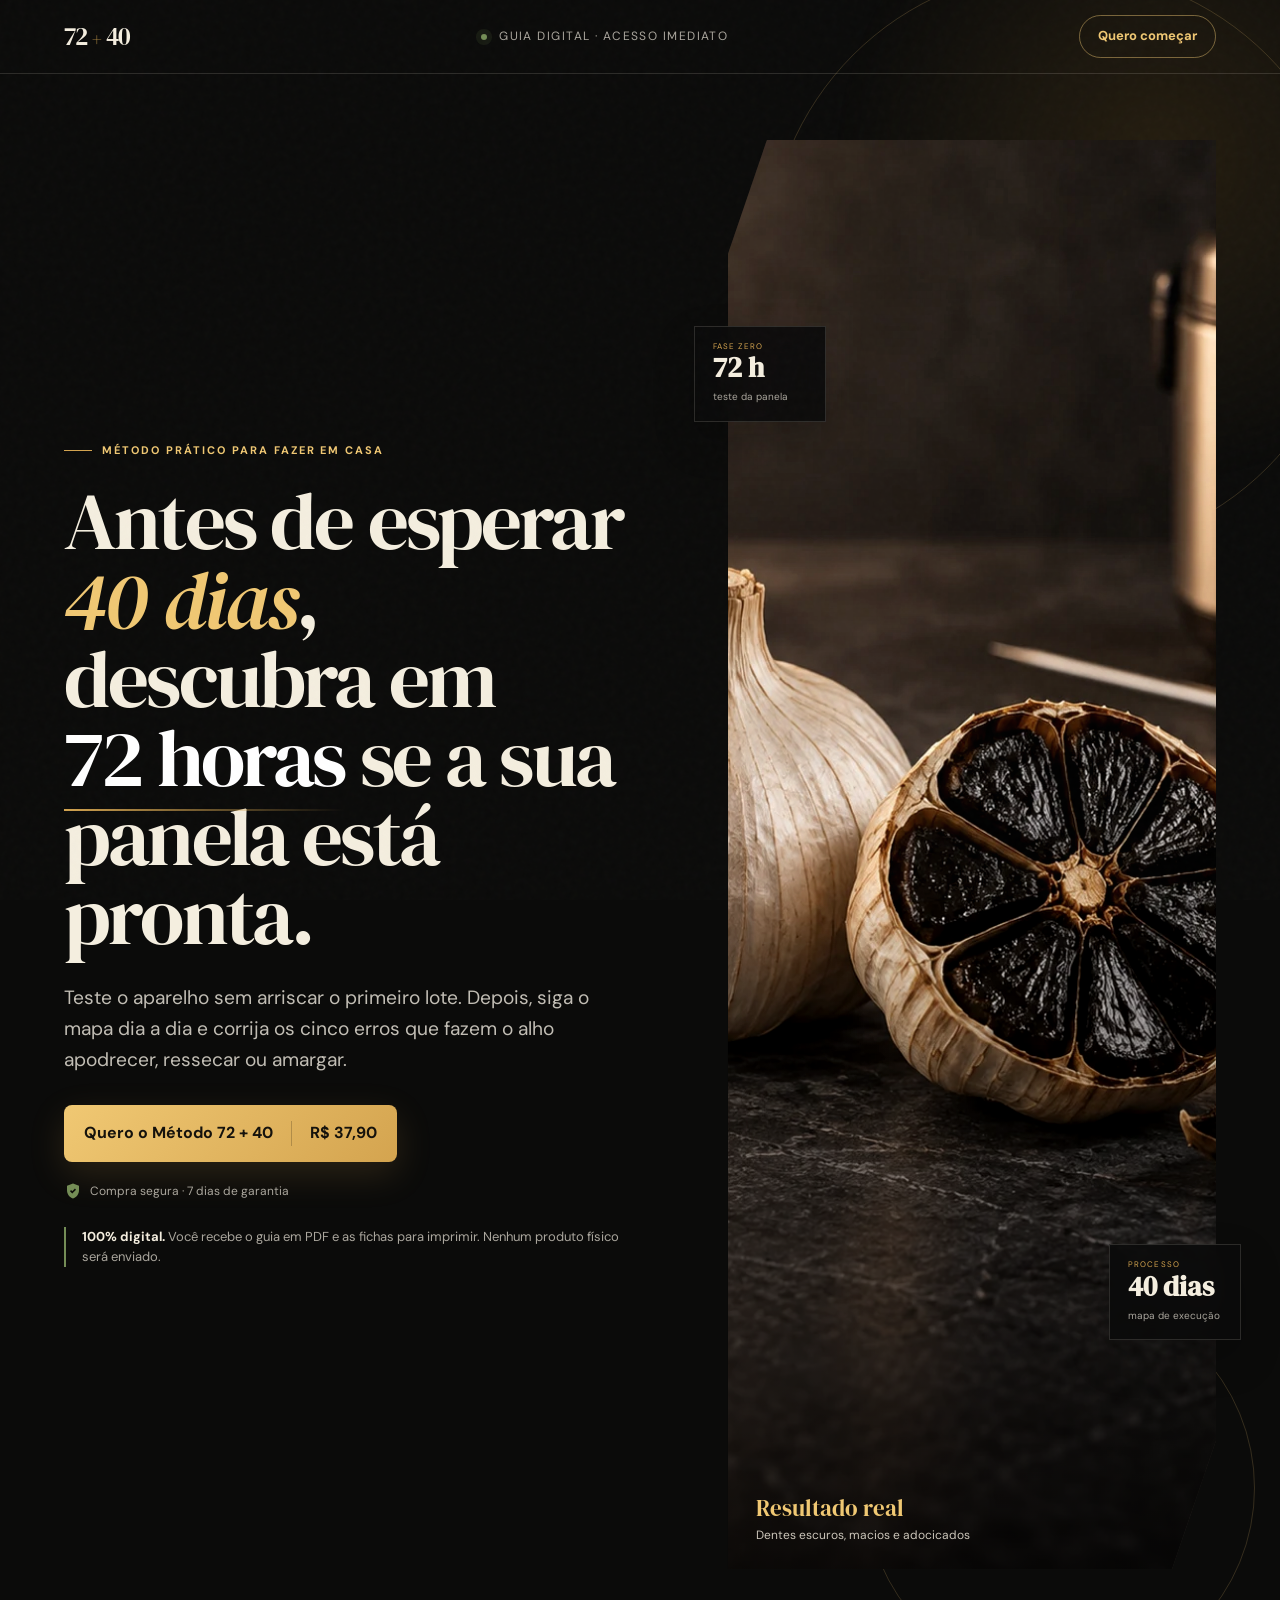
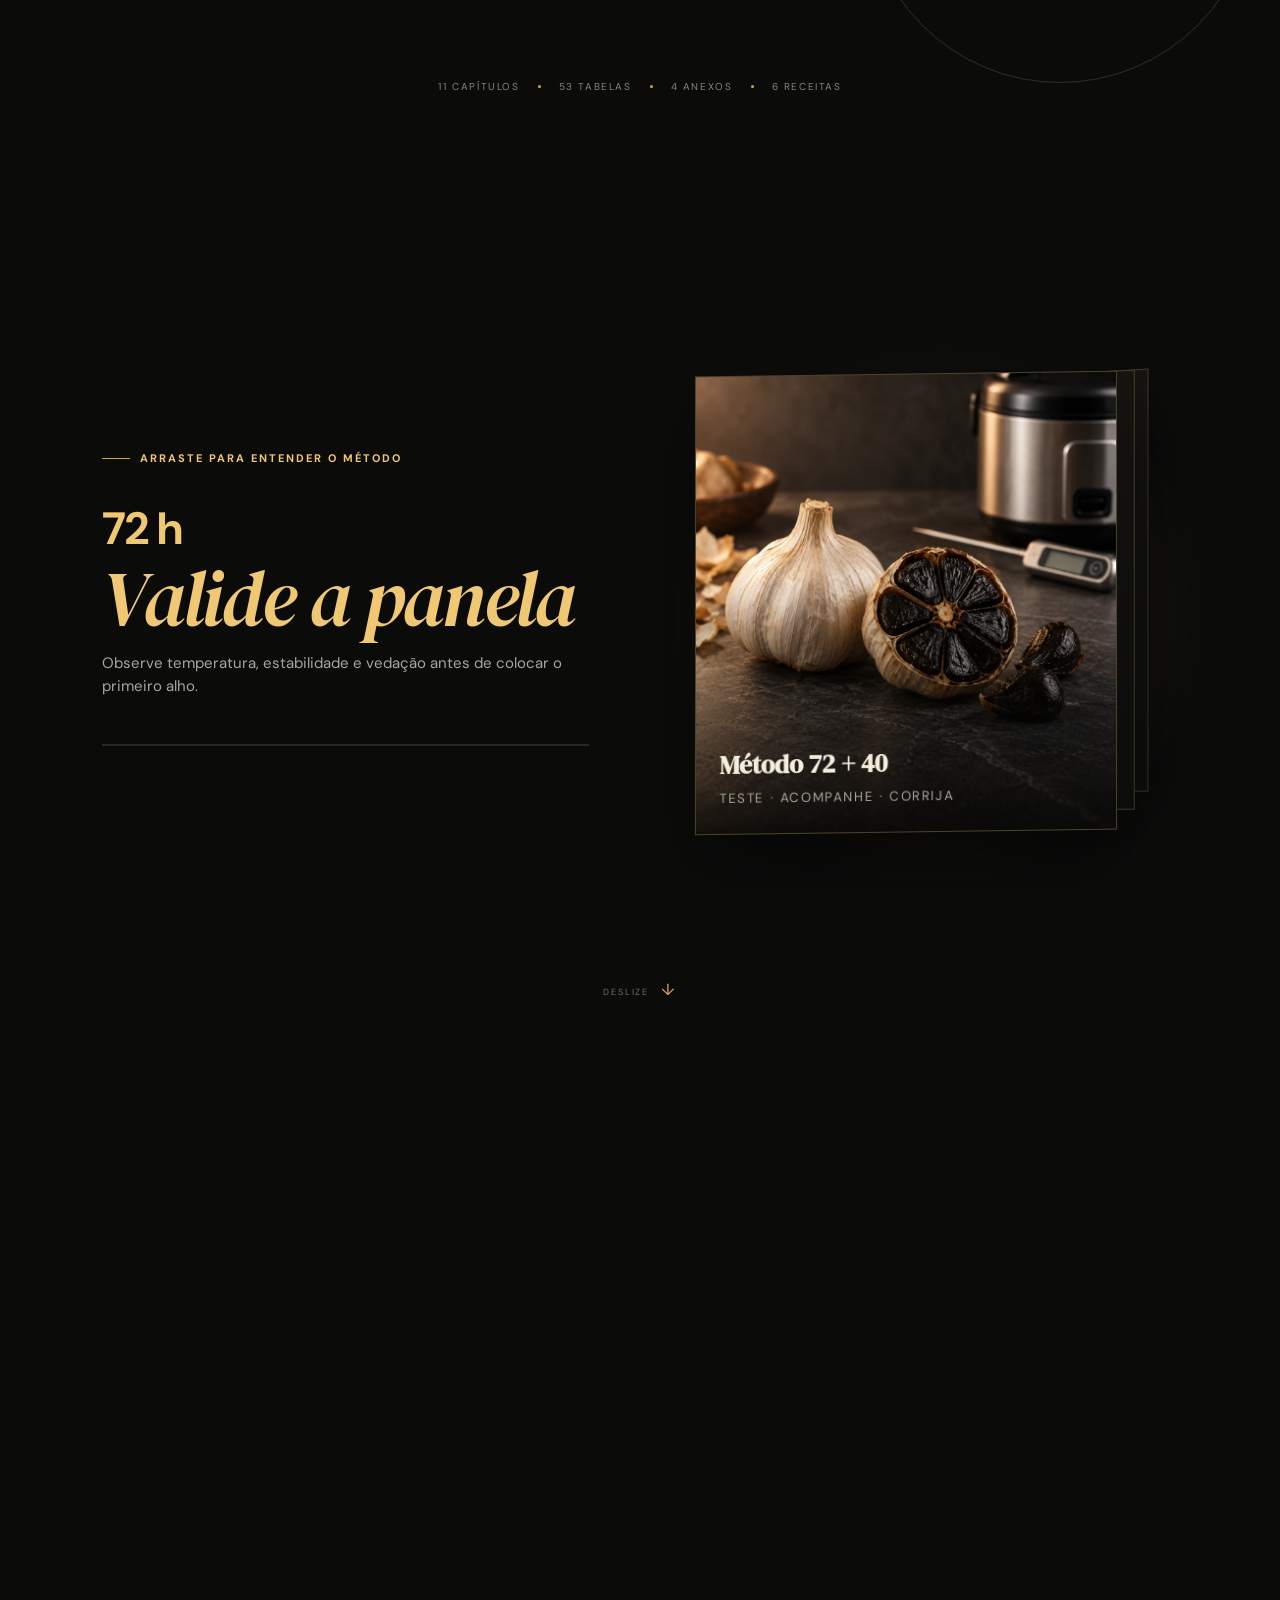
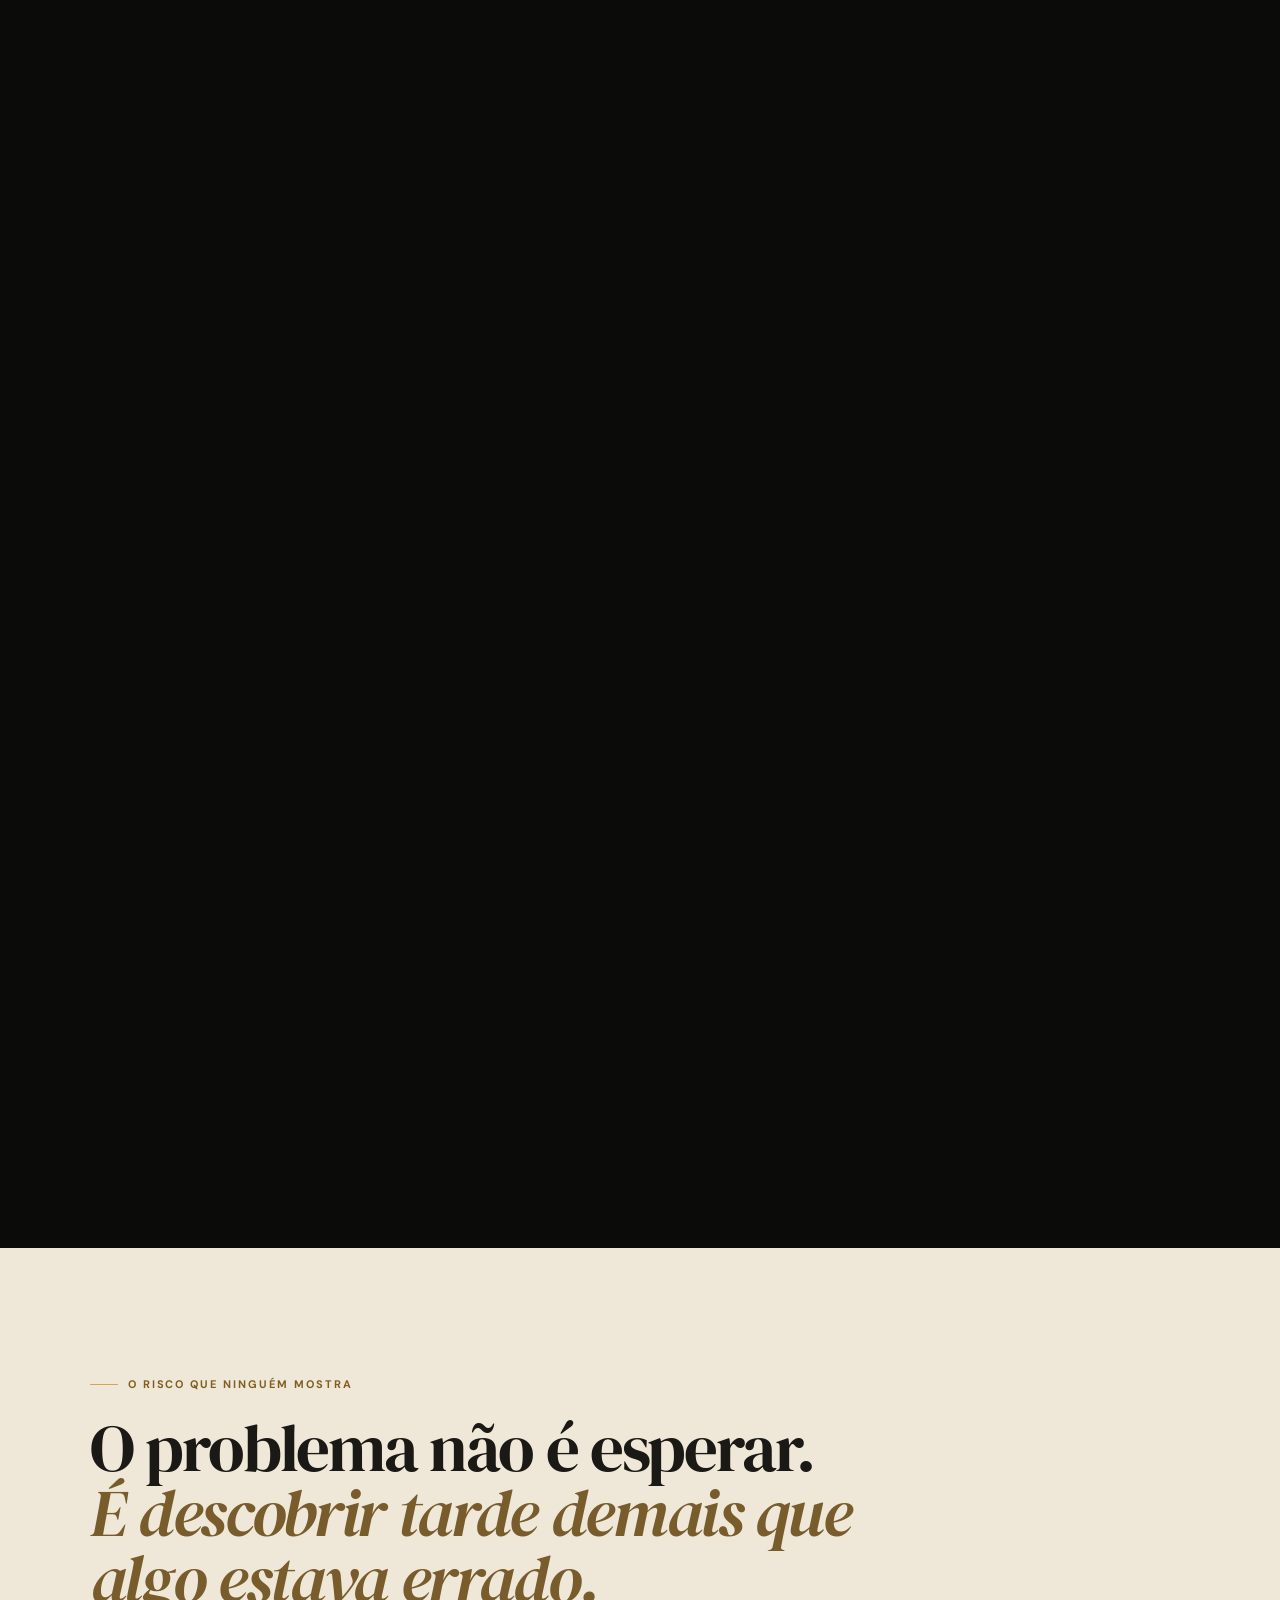
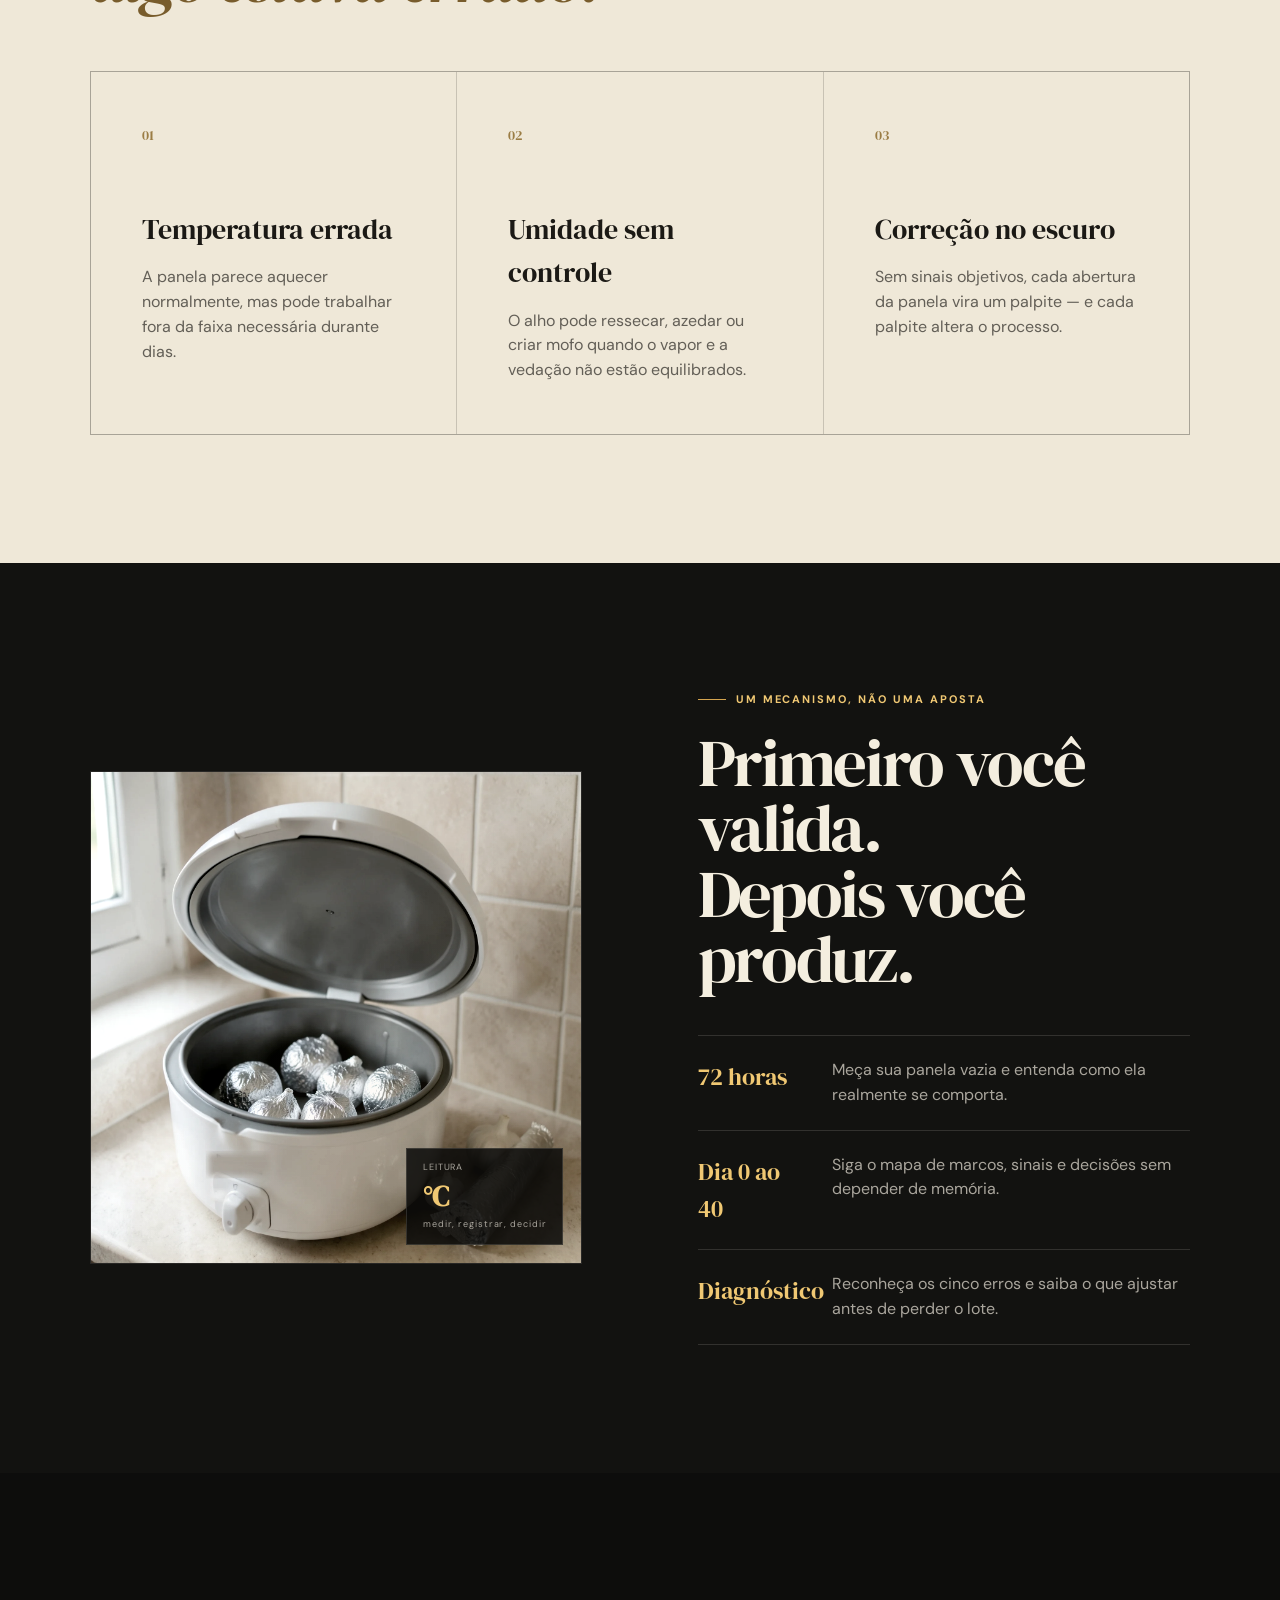
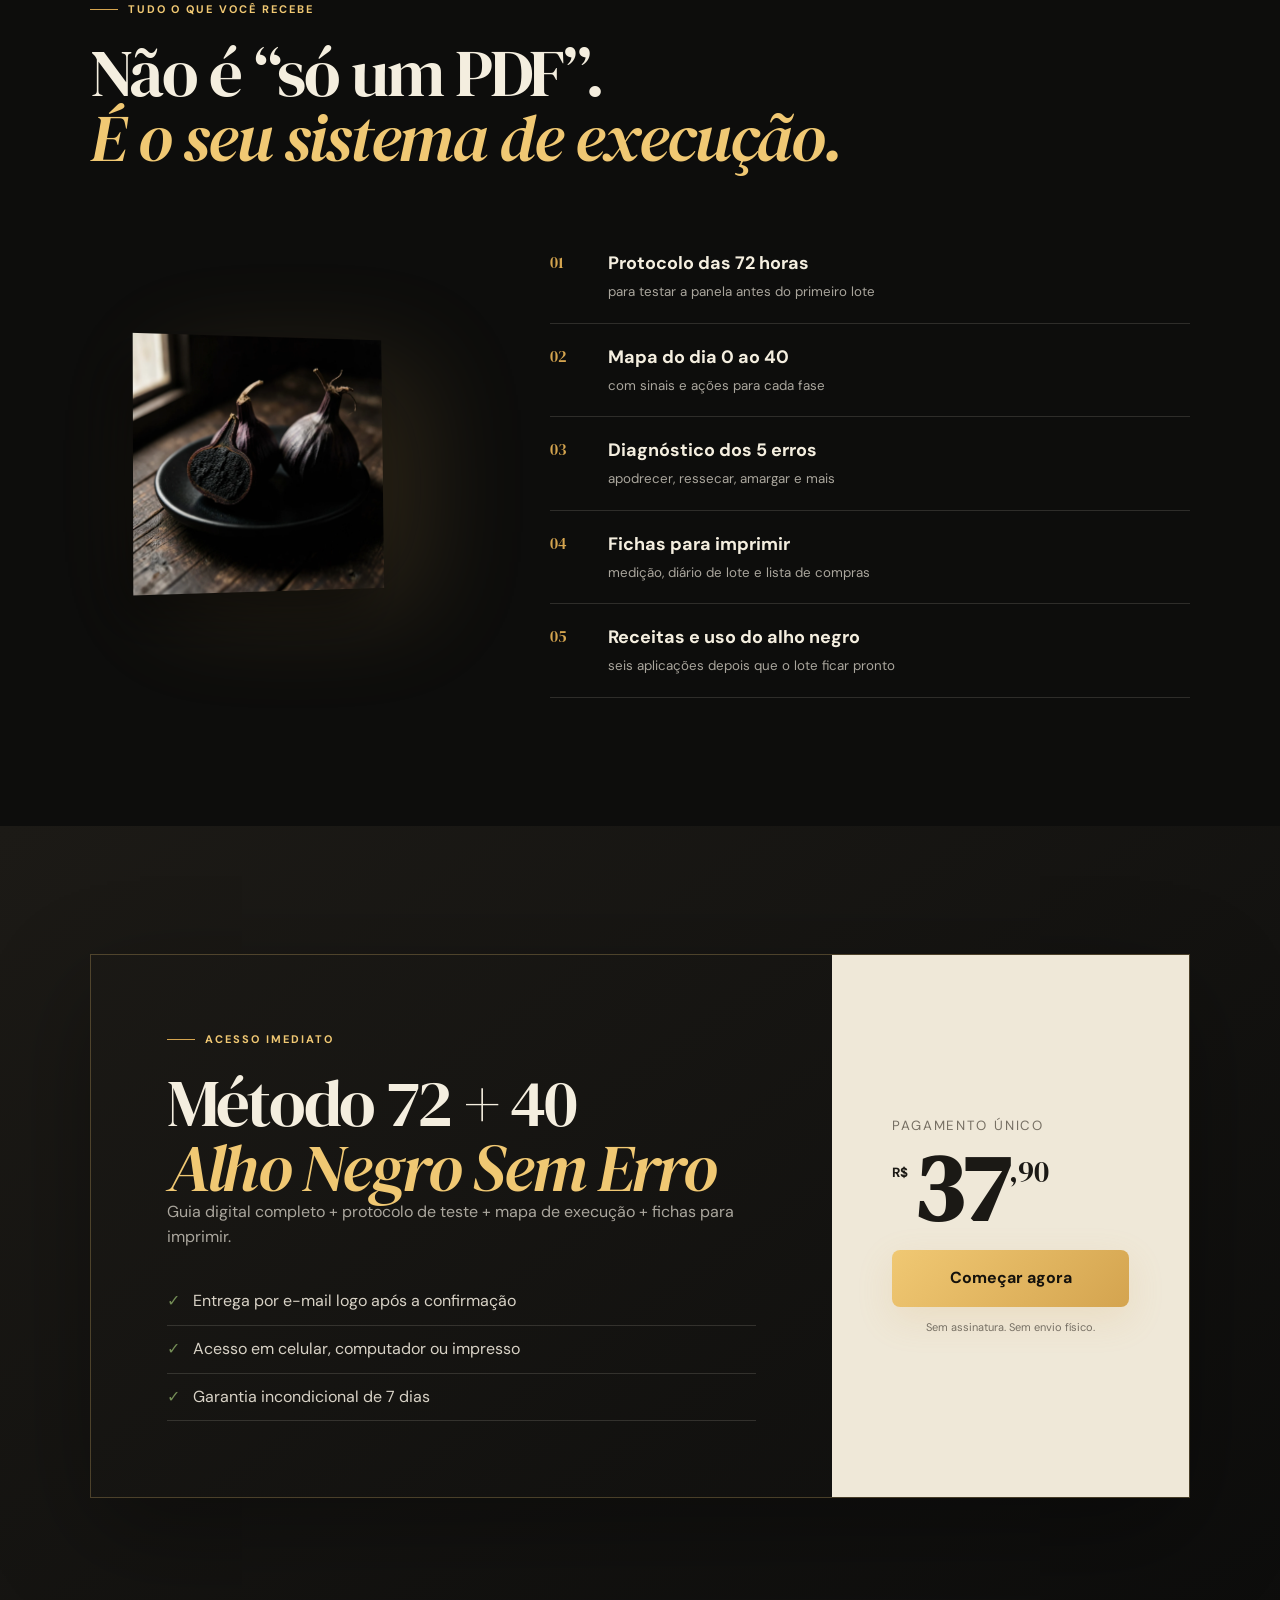
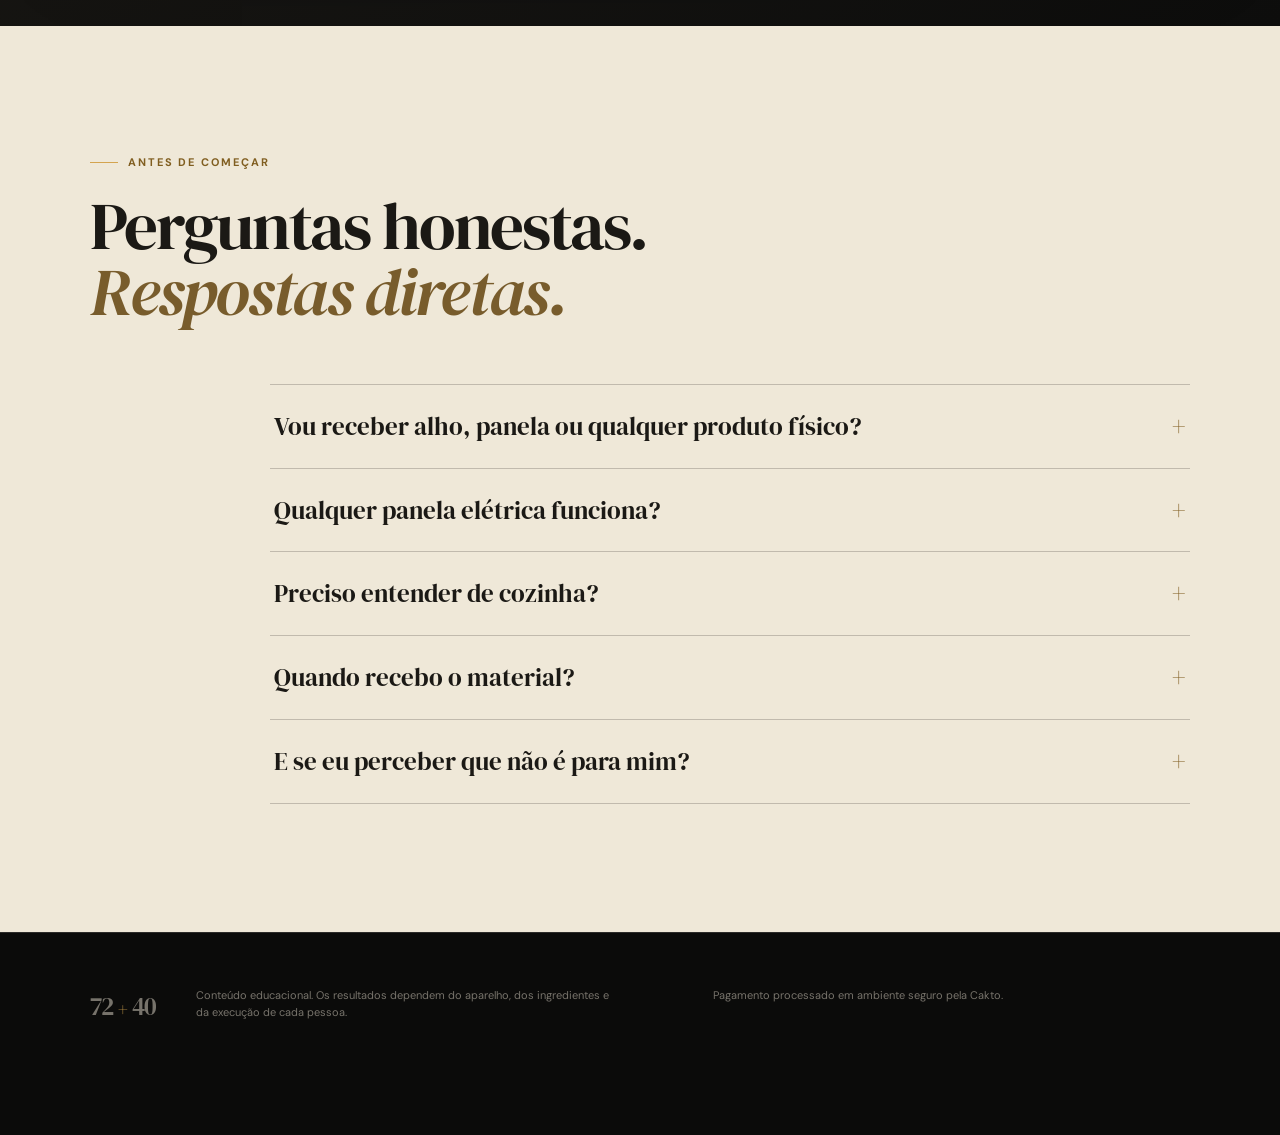
==== commit ac4be37b: "Publica oferta Metodo 72 + 40 mobile-first" ====
--- a/index.html
+++ b/index.html
@@ -1,575 +1,208 @@
 <!doctype html>
 <html lang="pt-BR">
 <head>
-<meta charset="utf-8">
-<meta name="viewport" content="width=device-width,initial-scale=1">
-<title>Alho Negro em Casa — o método completo dos 40 dias</title>
-<meta name="description" content="O passo a passo para transformar alho comum em alho negro na sua cozinha. Com a conta, os erros e a ciência de verdade.">
-<link rel="preconnect" href="https://fonts.googleapis.com">
-<link rel="preconnect" href="https://fonts.gstatic.com" crossorigin>
-<link href="https://fonts.googleapis.com/css2?family=DM+Serif+Display:ital@0;1&family=Poppins:wght@400;500;600;700&display=swap" rel="stylesheet">
-<style>
-:root{
-  --verde:#0f9d63; --verde-esc:#0c3b2e; --verde-cl:#e7f6ef; --cta:#16a34a; --cta2:#39b85e;
-  --vermelho:#e2593a; --teal:#0d7a63; --bg:#f2faf6; --texto:#374b43; --cinza:#7c8b84;
-  --borda:#d8ece2; --radius:14px; --ouro:#b8862a;
-}
-*{box-sizing:border-box;margin:0;padding:0}
-html{scroll-behavior:smooth}
-body{font-family:'Poppins',-apple-system,'Segoe UI',Roboto,Helvetica,Arial,sans-serif;
-     background:var(--bg);color:var(--texto);font-size:16px;line-height:1.6;-webkit-font-smoothing:antialiased}
-h1,h2,h3,h4{font-family:'DM Serif Display',Georgia,serif;font-weight:400;line-height:1.15;color:var(--verde-esc)}
-h1{font-size:clamp(24px,5.2vw,38px)}
-h2{font-size:clamp(23px,4.4vw,33px);margin-bottom:14px}
-h3{font-size:20px}h4{font-size:17px}
-p{margin-bottom:14px}
-.wrap{max-width:720px;margin:0 auto;padding:0 20px}
-section{padding:50px 0}
-.sec-white{background:#fff}
-.center{text-align:center}
-.green{color:var(--verde)}
-.small{font-size:13px;color:var(--cinza);line-height:1.5}
-.eyebrow{font-size:11.5px;letter-spacing:.15em;text-transform:uppercase;font-weight:600;
-         color:var(--verde);margin-bottom:12px}
-img{max-width:100%;display:block;border-radius:var(--radius)}
-
-/* barra topo */
-.track{background:var(--verde-esc);color:#cfeadd;padding:10px 0;font-size:12px;text-align:center;
-       letter-spacing:.05em}
-.track span{margin:0 12px;display:inline-block;white-space:nowrap}
-
-/* HERO */
-.hero{background:linear-gradient(180deg,#fff 0%,var(--bg) 100%);padding:26px 0 40px}
-.hero h1{margin:8px 0 12px}
-.hero .sub{font-size:16px;color:var(--texto);margin-bottom:20px}
-.pi{width:100%;max-width:230px;margin:0 auto 16px;border-radius:8px;box-shadow:0 10px 30px rgba(12,59,46,.18);border:1px solid var(--borda)}
-@media(min-width:640px){.pi{max-width:270px}}
-.stars{color:var(--ouro);letter-spacing:2px;font-size:15px}
-.ratingline{display:flex;align-items:center;justify-content:center;gap:8px;font-size:13px;margin-bottom:18px;flex-wrap:wrap}
-
-/* OFERTA — cards com seleção */
-.offer{background:#fff;border:2px solid var(--borda);border-radius:var(--radius);padding:15px 16px;
-       margin-bottom:11px;display:flex;align-items:center;gap:13px;cursor:pointer;position:relative;
-       transition:border-color .15s,box-shadow .15s;text-align:left}
-.offer:hover{border-color:var(--cta2)}
-.offer.sel{border-color:var(--cta);box-shadow:0 3px 16px rgba(22,163,74,.16);background:#f7fdf9}
-.radio{width:21px;height:21px;border:2px solid var(--borda);border-radius:50%;flex-shrink:0;position:relative}
-.offer.sel .radio{border-color:var(--cta)}
-.offer.sel .radio:after{content:"";position:absolute;inset:4px;background:var(--cta);border-radius:50%}
-.offer-body{flex:1;min-width:0}
-.offer-title{font-weight:600;font-size:15.5px;color:var(--verde-esc);line-height:1.3}
-.offer-eco{font-size:12.5px;color:var(--cinza);margin-top:2px}
-.offer-price{text-align:right;flex-shrink:0}
-.offer-old{font-size:12.5px;color:var(--cinza);text-decoration:line-through;display:block}
-.offer-new{font-size:21px;font-weight:700;color:var(--verde-esc);letter-spacing:-.02em}
-.offer-tag{position:absolute;top:-10px;left:14px;background:var(--cta);color:#fff;font-size:10.5px;
-           font-weight:600;padding:3px 10px;border-radius:20px;letter-spacing:.05em}
-.offer-tag.alt{background:var(--ouro)}
-.cta{display:block;width:100%;background:linear-gradient(180deg,var(--cta2),var(--cta));color:#fff;
-     border:0;font-family:inherit;font-size:17px;font-weight:600;padding:17px;border-radius:var(--radius);
-     cursor:pointer;letter-spacing:.02em;box-shadow:0 4px 14px rgba(22,163,74,.3);margin-top:6px}
-.cta:hover{filter:brightness(1.06)}
-.seguro{font-size:12.5px;color:var(--cinza);text-align:center;margin-top:11px}
-
-/* CHOQUE */
-.shock-sec{background:var(--verde-esc);color:#cfeadd}
-.shock-sec h2{color:#fff}
-.shock-sec .eyebrow{color:#7fdca6}
-.shock-sec .small{color:#bcd8cb}
-
-/* REVELACAO */
-.reveal-sec{background:var(--verde-esc);color:#cfeadd;text-align:center}
-.reveal-sec h2{color:#fff}
-.bignum{font-family:'DM Serif Display',Georgia,serif;font-size:clamp(52px,13vw,86px);color:#7cffb0;
-        line-height:1;margin-bottom:6px}
-
-/* QUIZ */
-.chk{background:#fff;border:1px solid var(--borda);border-radius:var(--radius);padding:14px 16px;
-     margin-bottom:9px;cursor:pointer;display:flex;gap:12px;align-items:flex-start;transition:.15s}
-.chk:hover{border-color:var(--verde)}
-.chk.on{border-color:var(--verde);background:var(--verde-cl)}
-.ck{width:21px;height:21px;border:2px solid var(--borda);border-radius:6px;flex-shrink:0;
-    position:relative;margin-top:1px}
-.chk.on .ck{background:var(--verde);border-color:var(--verde)}
-.chk.on .ck:after{content:"✓";position:absolute;inset:0;color:#fff;font-size:14px;font-weight:700;
-                  display:flex;align-items:center;justify-content:center}
-.chk-txt{flex:1}
-.sname{font-weight:600;font-size:15px;color:var(--verde-esc);line-height:1.35}
-.sexp{font-size:13.5px;color:var(--cinza);margin-top:3px;line-height:1.45}
-.quizres{background:var(--verde-esc);color:#cfeadd;border-radius:var(--radius);padding:20px;
-         margin-top:16px;text-align:center}
-.quizres b{color:#7cffb0;font-size:19px}
-
-/* TABELA DE DESCARTE */
-.box{background:#fff;border:1px solid var(--borda);border-radius:var(--radius);padding:18px;margin-bottom:12px}
-.box.x{border-left:3px solid var(--vermelho);background:#fdeeeb}
-.box.v{border-left:3px solid var(--cta);background:#f2faf6}
-.box h4{margin-bottom:5px}
-.box p{margin:0;font-size:14.5px}
-
-/* 3 COMPOSTOS / 3 PASSOS */
-.ben{background:#fff;border:1px solid var(--borda);border-radius:var(--radius);padding:20px;
-     margin-bottom:12px;text-align:center}
-.ben .num{width:38px;height:38px;background:var(--verde-cl);color:var(--verde);border-radius:50%;
-          display:flex;align-items:center;justify-content:center;font-weight:700;font-size:17px;
-          margin:0 auto 11px}
-.grid3{display:grid;grid-template-columns:repeat(3,1fr);gap:12px}
-.grid2{display:grid;grid-template-columns:1fr 1fr;gap:12px}
-@media(max-width:640px){.grid3,.grid2{grid-template-columns:1fr}}
-
-/* CURVA */
-.curve{display:flex;align-items:flex-end;gap:6px;height:160px;margin:30px 0 34px}
-.bar{flex:1;background:linear-gradient(180deg,var(--verde),var(--teal));border-radius:5px 5px 0 0;
-     position:relative;min-height:6px}
-.bar.peak{background:linear-gradient(180deg,#7cffb0,var(--verde))}
-.bar span{position:absolute;top:-20px;left:0;right:0;text-align:center;font-size:11.5px;font-weight:600}
-.bar em{position:absolute;bottom:-22px;left:0;right:0;text-align:center;font-size:11px;
-        color:var(--cinza);font-style:normal}
-
-/* COMPARATIVO */
-.vs{display:grid;grid-template-columns:1fr auto 1fr;gap:12px;align-items:center;margin:24px 0}
-.vsbox{background:#fff;border:1px solid var(--borda);border-radius:var(--radius);padding:20px 16px;text-align:center}
-.vsbox.bad{border-color:#f3c4b8;background:#fdeeeb}
-.vsbox.good{border-color:#a9dfc2;background:#f2faf6}
-.vsbox .lbl{font-size:11.5px;letter-spacing:.09em;text-transform:uppercase;color:var(--cinza);margin-bottom:8px}
-.vsbox .val{font-family:'DM Serif Display',serif;font-size:29px;line-height:1.1;color:var(--verde-esc)}
-.vsbox.bad .val{color:var(--vermelho)}
-.vsbox.good .val{color:var(--verde)}
-.vsbox .unit{font-size:12.5px;color:var(--cinza);margin-top:5px}
-.vsmid{font-size:12px;color:var(--cinza);letter-spacing:.08em;text-align:center}
-@media(max-width:560px){.vs{grid-template-columns:1fr}}
-
-/* CALCULADORA */
-.calc{background:#fff;border:1px solid var(--borda);border-radius:var(--radius);padding:22px}
-.calc label{display:block;font-size:13.5px;font-weight:600;margin-bottom:9px;color:var(--verde-esc)}
-.calc input[type=range]{width:100%;accent-color:var(--verde)}
-.calcrow{display:flex;justify-content:space-between;align-items:baseline;padding:10px 0;
-         border-bottom:1px solid var(--borda);font-size:14.5px}
-.calcrow:last-of-type{border-bottom:0;padding-top:14px}
-.calcrow b{font-size:21px;font-variant-numeric:tabular-nums;color:var(--verde-esc)}
-.calcrow.eco b{color:var(--verde)}
-
-/* SUMARIO DO LIVRO */
-.capitulo{display:flex;gap:14px;padding:13px 0;border-bottom:1px solid var(--borda);align-items:flex-start}
-.capitulo:last-child{border-bottom:0}
-.capitulo .n{font-family:'DM Serif Display',serif;font-size:21px;color:var(--verde);
-             min-width:32px;line-height:1.1}
-.capitulo .t{font-size:14.8px;line-height:1.45}
-.capitulo .t b{color:var(--verde-esc);font-weight:600}
-
-/* GARANTIA */
-.garantia{background:var(--verde-cl);border:2px dashed var(--verde);border-radius:var(--radius);
-          padding:26px;text-align:center}
-.selo{width:80px;height:80px;background:var(--verde);color:#fff;border-radius:50%;margin:0 auto 14px;
-      display:flex;flex-direction:column;align-items:center;justify-content:center;
-      font-family:'DM Serif Display',serif;line-height:1}
-.selo b{font-size:29px}.selo span{font-size:10.5px;letter-spacing:.08em}
-
-/* FAQ */
-.faqitem{background:#fff;border:1px solid var(--borda);border-radius:var(--radius);margin-bottom:9px;overflow:hidden}
-.faqitem .q{padding:16px 18px;font-weight:600;font-size:15.5px;cursor:pointer;display:flex;
-            justify-content:space-between;gap:12px;color:var(--verde-esc);list-style:none}
-.faqitem .q::-webkit-details-marker{display:none}
-.faqitem .q:after{content:"+";color:var(--verde);font-size:21px;line-height:1;flex-shrink:0}
-.faqitem[open] .q:after{content:"–"}
-.faqitem .a{padding:0 18px 16px;font-size:14.5px;color:var(--texto)}
-
-/* FINAL */
-.final{background:var(--verde-esc);color:#cfeadd;text-align:center}
-.final h2{color:#fff;margin-bottom:16px}
-.final .cta{max-width:420px;margin:22px auto 10px}
-
-footer{background:#0a2f24;color:#8fb9a8;padding:32px 0;font-size:12.5px;line-height:1.6}
-footer p{margin-bottom:8px}
-</style>
-<!-- Meta Pixel — ID preenchido quando o conjunto de dados for criado -->
-<script>
-window.__PIXEL_ID='3699249533558735';
-!function(f,b,e,v,n,t,s){if(f.fbq)return;n=f.fbq=function(){n.callMethod?
-n.callMethod.apply(n,arguments):n.queue.push(arguments)};if(!f._fbq)f._fbq=n;
-n.push=n;n.loaded=!0;n.version='2.0';n.queue=[];t=b.createElement(e);t.async=!0;
-t.src=v;s=b.getElementsByTagName(e)[0];s.parentNode.insertBefore(t,s)}(window,
-document,'script','https://connect.facebook.net/en_US/fbevents.js');
-if(window.__PIXEL_ID && window.__PIXEL_ID!=='3699249533558735'){
-  fbq('init', window.__PIXEL_ID);
-  fbq('track', 'PageView');
-  fbq('track', 'ViewContent', {content_name:'Alho Negro em Casa', content_ids:['AN-EBOOK'], content_type:'product', value:69.90, currency:'BRL'});
-}
-</script>
-<noscript><img height="1" width="1" style="display:none" src="https://www.facebook.com/tr?id=3699249533558735&ev=PageView&noscript=1"/></noscript>
+  <meta charset="utf-8">
+  <meta name="viewport" content="width=device-width,initial-scale=1">
+  <title>Método 72 + 40 — Alho Negro Sem Erro</title>
+  <meta name="description" content="Teste sua panela em 72 horas e siga um mapa prático de 40 dias para fazer alho negro em casa sem perder o lote.">
+  <meta name="theme-color" content="#0b0b0a">
+  <link rel="preconnect" href="https://fonts.googleapis.com">
+  <link rel="preconnect" href="https://fonts.gstatic.com" crossorigin>
+  <link href="https://fonts.googleapis.com/css2?family=DM+Sans:wght@400;500;600;700&family=DM+Serif+Display:ital@0;1&display=swap" rel="stylesheet">
+  <link rel="stylesheet" href="styles.css">
+  <script>
+    window.__PIXEL_ID = '3699249533558735';
+    !function(f,b,e,v,n,t,s){if(f.fbq)return;n=f.fbq=function(){n.callMethod?
+    n.callMethod.apply(n,arguments):n.queue.push(arguments)};if(!f._fbq)f._fbq=n;
+    n.push=n;n.loaded=!0;n.version='2.0';n.queue=[];t=b.createElement(e);t.async=!0;
+    t.src=v;s=b.getElementsByTagName(e)[0];s.parentNode.insertBefore(t,s)}(window,
+    document,'script','https://connect.facebook.net/en_US/fbevents.js');
+    fbq('init', window.__PIXEL_ID);
+    fbq('track', 'PageView');
+    fbq('track', 'ViewContent', {
+      content_name: 'Método 72 + 40 — Alho Negro Sem Erro',
+      content_ids: ['AN-METODO-72-40'],
+      content_type: 'product',
+      value: 37.90,
+      currency: 'BRL'
+    });
+  </script>
+  <noscript><img height="1" width="1" style="display:none" src="https://www.facebook.com/tr?id=3699249533558735&ev=PageView&noscript=1" alt=""></noscript>
 </head>
 <body>
-
-<!-- [1] barra de confiança -->
-<div class="track">
-  <span>✓ Acesso imediato</span><span>✓ Garantia de 7 dias</span><span>✓ Pagamento seguro</span>
-</div>
-
-<!-- [2] HERO -->
-<section class="hero">
-  <div class="wrap center">
-    <div class="eyebrow">Método caseiro · 40 dias</div>
-    <h1>Cem gramas de alho negro custam até R$ 139.<br>O alho custa R$ 19,90 o quilo.</h1>
-    <p class="sub">A diferença entre os dois é tempo e temperatura.<br>As duas coisas já estão na sua cozinha.</p>
-    <img class="pi" src="img/capa.webp" alt="Alho Negro em Casa — o método completo dos 40 dias">
-    <div class="ratingline"><span class="stars">★★★★★</span><span>11 capítulos · 53 tabelas · 4 anexos</span></div>
-
-    <div id="oferta">
-      <div class="offer sel" data-p="69,90" data-n="Método completo">
-        <div class="radio"></div>
-        <div class="offer-body">
-          <div class="offer-title">O método completo</div>
-          <div class="offer-eco">O livro inteiro, 11 capítulos · PDF</div>
-        </div>
-        <div class="offer-price"><span class="offer-new">R$ 69,90</span></div>
-      </div>
-
-      <div class="offer" data-p="89,90" data-n="Método + bancada">
-        <span class="offer-tag">Mais escolhido</span>
-        <div class="radio"></div>
-        <div class="offer-body">
-          <div class="offer-title">Método + kit de bancada</div>
-          <div class="offer-eco">Ficha de medição, diário de lote e lista de compras, prontos para imprimir</div>
-        </div>
-        <div class="offer-price"><span class="offer-old">R$ 109,80</span><span class="offer-new">R$ 89,90</span></div>
-      </div>
-
-      <div class="offer" data-p="129,90" data-n="Método + bancada + vender">
-        <span class="offer-tag alt">Para vender</span>
-        <div class="radio"></div>
-        <div class="offer-body">
-          <div class="offer-title">Tudo + planilha de precificação</div>
-          <div class="offer-eco">Cálculo de custo, margem e ponto de equilíbrio para quem vai vender o que fizer</div>
-        </div>
-        <div class="offer-price"><span class="offer-old">R$ 169,70</span><span class="offer-new">R$ 129,90</span></div>
-      </div>
-
-      <button class="cta js-buy">Quero o método completo →</button>
-      <p class="seguro">🔒 Pagamento seguro · acesso enviado por e-mail na hora</p>
-    </div>
+  <header class="topbar">
+    <a class="brand" href="#inicio" aria-label="Método 72 + 40 — início">
+      <span class="brand-mark">72</span><span class="brand-cross">+</span><span class="brand-mark">40</span>
+    </a>
+    <div class="top-proof"><span></span> Guia digital · acesso imediato</div>
+    <a class="top-cta js-checkout" href="https://pay.cakto.com.br/nifwe6v_1089960">Quero começar</a>
+  </header>
+
+  <main>
+    <section class="hero" id="inicio">
+      <div class="hero-glow" aria-hidden="true"></div>
+      <div class="hero-copy reveal">
+        <div class="eyebrow"><i></i> Método prático para fazer em casa</div>
+        <h1>Antes de esperar <em>40 dias</em>, descubra em <strong>72 horas</strong> se a sua panela está pronta.</h1>
+        <p class="hero-lead">Teste o aparelho sem arriscar o primeiro lote. Depois, siga o mapa dia a dia e corrija os cinco erros que fazem o alho apodrecer, ressecar ou amargar.</p>
+        <div class="hero-actions">
+          <a class="button button-primary js-checkout" href="https://pay.cakto.com.br/nifwe6v_1089960">
+            <span>Quero o Método 72 + 40</span><b>R$ 37,90</b>
+          </a>
+          <div class="microcopy"><svg viewBox="0 0 24 24" aria-hidden="true"><path d="M12 2l8 3v6c0 5-3.4 9.7-8 11-4.6-1.3-8-6-8-11V5l8-3zm-1 13.2l5-5-1.4-1.4-3.6 3.6-1.6-1.6L8 12.2l3 3z"/></svg> Compra segura · 7 dias de garantia</div>
+        </div>
+        <div class="digital-note">
+          <b>100% digital.</b> Você recebe o guia em PDF e as fichas para imprimir. Nenhum produto físico será enviado.
+        </div>
+      </div>
+
+      <div class="hero-stage reveal" aria-label="Alho negro verdadeiro, panela elétrica e termômetro">
+        <div class="orbit orbit-one"></div>
+        <div class="orbit orbit-two"></div>
+        <figure class="hero-photo">
+          <img src="assets/alho-negro-hero.webp" width="1200" height="1429" alt="Bulbo de alho e alho negro com dentes bem definidos ao lado de uma panela elétrica e termômetro">
+          <figcaption><span>Resultado real</span> Dentes escuros, macios e adocicados</figcaption>
+        </figure>
+        <div class="data-card data-a"><small>FASE ZERO</small><strong>72 h</strong><span>teste da panela</span></div>
+        <div class="data-card data-b"><small>PROCESSO</small><strong>40 dias</strong><span>mapa de execução</span></div>
+      </div>
+
+      <div class="hero-proof reveal">
+        <span>11 capítulos</span><i></i><span>53 tabelas</span><i></i><span>4 anexos</span><i></i><span>6 receitas</span>
+      </div>
+    </section>
+
+    <section class="scroll-lab" aria-label="Jornada interativa do método">
+      <div class="scroll-sticky">
+        <div class="scroll-copy">
+          <div class="eyebrow"><i></i> Arraste para entender o método</div>
+          <h2><span id="scroll-day">72 h</span><br><em id="scroll-title">Valide a panela</em></h2>
+          <p id="scroll-text">Observe temperatura, estabilidade e vedação antes de colocar o primeiro alho.</p>
+          <div class="scroll-meter"><i id="scroll-meter-fill"></i></div>
+        </div>
+        <div class="scroll-object" id="scroll-object">
+          <div class="object-glow"></div>
+          <div class="object-card object-back"><span>40</span><small>dias acompanhados</small></div>
+          <div class="object-card object-mid"><span>5</span><small>erros diagnosticados</small></div>
+          <div class="object-card object-front">
+            <img src="assets/alho-negro-hero.webp" alt="Alho negro verdadeiro em uma composição tridimensional">
+            <div><b>Método 72 + 40</b><small>teste · acompanhe · corrija</small></div>
+          </div>
+        </div>
+        <div class="scroll-hint">deslize <span>↓</span></div>
+      </div>
+    </section>
+
+    <section class="truth section-pad">
+      <div class="section-heading reveal">
+        <div class="eyebrow"><i></i> O risco que ninguém mostra</div>
+        <h2>O problema não é esperar.<br><em>É descobrir tarde demais que algo estava errado.</em></h2>
+      </div>
+      <div class="truth-grid">
+        <article class="truth-card reveal">
+          <span class="card-num">01</span>
+          <h3>Temperatura errada</h3>
+          <p>A panela parece aquecer normalmente, mas pode trabalhar fora da faixa necessária durante dias.</p>
+        </article>
+        <article class="truth-card reveal">
+          <span class="card-num">02</span>
+          <h3>Umidade sem controle</h3>
+          <p>O alho pode ressecar, azedar ou criar mofo quando o vapor e a vedação não estão equilibrados.</p>
+        </article>
+        <article class="truth-card reveal">
+          <span class="card-num">03</span>
+          <h3>Correção no escuro</h3>
+          <p>Sem sinais objetivos, cada abertura da panela vira um palpite — e cada palpite altera o processo.</p>
+        </article>
+      </div>
+    </section>
+
+    <section class="mechanism section-pad">
+      <div class="mechanism-visual reveal">
+        <div class="machine">
+          <img src="assets/panela.webp" alt="Panela elétrica usada no processo de alho negro">
+          <div class="scanline"></div>
+          <div class="temp-readout"><small>LEITURA</small><b>°C</b><span>medir, registrar, decidir</span></div>
+        </div>
+      </div>
+      <div class="mechanism-copy reveal">
+        <div class="eyebrow"><i></i> Um mecanismo, não uma aposta</div>
+        <h2>Primeiro você valida.<br>Depois você produz.</h2>
+        <ol class="steps">
+          <li><b>72 horas</b><span>Meça sua panela vazia e entenda como ela realmente se comporta.</span></li>
+          <li><b>Dia 0 ao 40</b><span>Siga o mapa de marcos, sinais e decisões sem depender de memória.</span></li>
+          <li><b>Diagnóstico</b><span>Reconheça os cinco erros e saiba o que ajustar antes de perder o lote.</span></li>
+        </ol>
+      </div>
+    </section>
+
+    <section class="stack section-pad" id="metodo">
+      <div class="section-heading reveal">
+        <div class="eyebrow"><i></i> Tudo o que você recebe</div>
+        <h2>Não é “só um PDF”.<br><em>É o seu sistema de execução.</em></h2>
+      </div>
+      <div class="stack-shell reveal">
+        <div class="stack-book">
+          <img src="assets/capa-guia.webp" alt="Capa do guia Alho Negro em Casa">
+          <div class="book-shadow"></div>
+        </div>
+        <div class="stack-list">
+          <div><span>01</span><p><b>Protocolo das 72 horas</b><small>para testar a panela antes do primeiro lote</small></p></div>
+          <div><span>02</span><p><b>Mapa do dia 0 ao 40</b><small>com sinais e ações para cada fase</small></p></div>
+          <div><span>03</span><p><b>Diagnóstico dos 5 erros</b><small>apodrecer, ressecar, amargar e mais</small></p></div>
+          <div><span>04</span><p><b>Fichas para imprimir</b><small>medição, diário de lote e lista de compras</small></p></div>
+          <div><span>05</span><p><b>Receitas e uso do alho negro</b><small>seis aplicações depois que o lote ficar pronto</small></p></div>
+        </div>
+      </div>
+    </section>
+
+    <section class="offer section-pad" id="oferta">
+      <div class="offer-card reveal">
+        <div class="offer-copy">
+          <div class="eyebrow"><i></i> Acesso imediato</div>
+          <h2>Método 72 + 40<br><em>Alho Negro Sem Erro</em></h2>
+          <p>Guia digital completo + protocolo de teste + mapa de execução + fichas para imprimir.</p>
+          <ul>
+            <li>Entrega por e-mail logo após a confirmação</li>
+            <li>Acesso em celular, computador ou impresso</li>
+            <li>Garantia incondicional de 7 dias</li>
+          </ul>
+        </div>
+        <div class="price-box">
+          <small>Pagamento único</small>
+          <div class="price"><sup>R$</sup><strong>37</strong><span>,90</span></div>
+          <a class="button button-primary js-checkout" href="https://pay.cakto.com.br/nifwe6v_1089960">Começar agora</a>
+          <p>Sem assinatura. Sem envio físico.</p>
+        </div>
+      </div>
+    </section>
+
+    <section class="faq section-pad">
+      <div class="section-heading reveal">
+        <div class="eyebrow"><i></i> Antes de começar</div>
+        <h2>Perguntas honestas.<br><em>Respostas diretas.</em></h2>
+      </div>
+      <div class="faq-list">
+        <details class="reveal"><summary>Vou receber alho, panela ou qualquer produto físico?</summary><p>Não. Esta oferta é um guia 100% digital, com material em PDF e fichas que você pode imprimir em casa.</p></details>
+        <details class="reveal"><summary>Qualquer panela elétrica funciona?</summary><p>Não dá para prometer isso sem medir. É exatamente por isso que o método começa pelo protocolo de 72 horas: ele ajuda você a entender se o seu aparelho mantém o comportamento necessário antes de arriscar o alho.</p></details>
+        <details class="reveal"><summary>Preciso entender de cozinha?</summary><p>Não. O método foi organizado como uma sequência prática de medições, sinais e decisões, inclusive com uma lista dos erros mais comuns.</p></details>
+        <details class="reveal"><summary>Quando recebo o material?</summary><p>O acesso é enviado por e-mail depois da confirmação do pagamento.</p></details>
+        <details class="reveal"><summary>E se eu perceber que não é para mim?</summary><p>Você pode solicitar o reembolso dentro do prazo de 7 dias previsto na oferta.</p></details>
+      </div>
+    </section>
+  </main>
+
+  <footer>
+    <a class="brand" href="#inicio"><span class="brand-mark">72</span><span class="brand-cross">+</span><span class="brand-mark">40</span></a>
+    <p>Conteúdo educacional. Os resultados dependem do aparelho, dos ingredientes e da execução de cada pessoa.</p>
+    <p>Pagamento processado em ambiente seguro pela Cakto.</p>
+  </footer>
+
+  <div class="mobile-buy">
+    <div><small>Guia digital</small><b>R$ 37,90</b></div>
+    <a class="js-checkout" href="https://pay.cakto.com.br/nifwe6v_1089960">Quero começar</a>
   </div>
-</section>
-
-<!-- [3] CHOQUE -->
-<section class="shock-sec">
-  <div class="wrap">
-    <div class="eyebrow">O preço que ninguém questiona</div>
-    <h2>É o mesmo alho da sua feira. Só que alguém esperou por você.</h2>
-    <img src="img/prateleira.webp" alt="Prateleira de loja gourmet" style="margin:20px 0">
-    <p>Cem gramas de alho negro em loja gourmet: <b style="color:#fff">R$ 139,00</b>.<br>
-       Um quilo de alho comum no atacadão: <b style="color:#fff">R$ 19,90</b>.</p>
-    <p class="small">Cotações de 06/09/2026. O quilo de alho comum vira cerca de 250 g de alho negro.</p>
-  </div>
-</section>
-
-<!-- [4] REVELAÇÃO -->
-<section class="reveal-sec">
-  <div class="wrap">
-    <div class="eyebrow">A conta que muda tudo</div>
-    <div class="bignum">R$ 16,49</div>
-    <h2>é o que custam 100 g feitos na sua cozinha</h2>
-    <p style="margin-top:14px">Alho, energia e papel-alumínio. Tudo somado, nada escondido.<br>
-       A memória de cálculo inteira está no capítulo 7.</p>
-  </div>
-</section>
-
-<!-- [5] CALCULADORA -->
-<section class="sec-white">
-  <div class="wrap">
-    <div class="eyebrow center">Faça a sua conta</div>
-    <h2 class="center">Quanto isso muda no seu ano</h2>
-    <p class="center" style="margin-bottom:22px">Arraste para o quanto você consumiria por dia.</p>
-    <div class="calc">
-      <label>Consumo diário: <b id="gv" class="green">6</b> g por dia</label>
-      <input type="range" id="g" min="2" max="20" value="6" step="1">
-      <div class="calcrow"><span>Comprando pronto, no ano</span><b id="p1">—</b></div>
-      <div class="calcrow"><span>Fazendo em casa, no ano</span><b id="p2">—</b></div>
-      <div class="calcrow eco"><span>Você deixa de gastar</span><b id="p3">—</b></div>
-    </div>
-    <p class="small center" style="margin-top:14px">Cálculo com o alho negro pronto a R$ 33/100 g, que é o preço mais barato que encontrei, não o mais caro. No feito em casa está incluída a energia.</p>
-  </div>
-</section>
-
-<!-- [6] QUIZ -->
-<section>
-  <div class="wrap">
-    <div class="eyebrow center">Diagnóstico rápido · 30 segundos</div>
-    <h2 class="center">Antes de comprar o primeiro bulbo</h2>
-    <p class="center" style="margin-bottom:20px">Marque o que se aplica a você. Cada item é um capítulo do livro.</p>
-
-    <div class="chk" data-w="1"><div class="ck"></div><div class="chk-txt">
-      <div class="sname">Você já ouviu falar de alho negro mas nunca provou</div>
-      <div class="sexp">O sabor não tem nada de alho: é adocicado, com fundo de tamarindo e balsâmico. Capítulo 9.</div></div></div>
-
-    <div class="chk" data-w="1"><div class="ck"></div><div class="chk-txt">
-      <div class="sname">Você achou que era fermentação</div>
-      <div class="sexp">Não é. Não tem micro-organismo nenhum. Quem trata como fermentação apodrece o lote. Capítulo 1.</div></div></div>
-
-    <div class="chk" data-w="2"><div class="ck"></div><div class="chk-txt">
-      <div class="sname">Você tem panela elétrica de arroz parada no armário</div>
-      <div class="sexp">É o aparelho titular do método. Você provavelmente já tem tudo que precisa. Capítulo 3.</div></div></div>
-
-    <div class="chk" data-w="2"><div class="ck"></div><div class="chk-txt">
-      <div class="sname">Você pensou em usar air fryer ou forno</div>
-      <div class="sexp">Os dois não funcionam, e o livro mostra por quê antes de você perder 40 dias. Capítulo 3.</div></div></div>
-
-    <div class="chk" data-w="3"><div class="ck"></div><div class="chk-txt">
-      <div class="sname">Você não sabia que existe risco de segurança nisso</div>
-      <div class="sexp">Existe, tem nome, e é o capítulo 0 — vem antes de tudo, com o protocolo de medir o aparelho.</div></div></div>
-
-    <div class="chk" data-w="2"><div class="ck"></div><div class="chk-txt">
-      <div class="sname">Você achava que quanto mais preto, melhor</div>
-      <div class="sexp">É o contrário, e há um estudo que mede isso dia a dia. Está logo abaixo. Capítulo 2.</div></div></div>
-
-    <div class="chk" data-w="3"><div class="ck"></div><div class="chk-txt">
-      <div class="sname">Você pensou em vender o que fizer</div>
-      <div class="sexp">Dá, e existe um caminho legal para isso, inclusive produzindo em casa. Capítulo 10.</div></div></div>
-
-    <div class="quizres" id="qres">Marque os itens acima para ver o seu resultado.</div>
-  </div>
-</section>
-
-<!-- [7] O VILÃO -->
-<section class="sec-white">
-  <div class="wrap">
-    <div class="eyebrow">Por que a maioria perde o primeiro lote</div>
-    <h2>O erro não é de receita. É de categoria.</h2>
-    <p>Alho negro <b>não é fermentado</b>. Não tem fermento, não tem salmoura, não tem micro-organismo trabalhando. É calor baixo e constante por muitas semanas.</p>
-    <p>É primo do doce de leite, não do chucrute.</p>
-    <p>Quem trata como fermentação cria as condições erradas e o bulbo apodrece. É o erro número um, e ele custa quarenta dias de espera para descobrir.</p>
-    <img src="img/progressao.webp" alt="Progressão do alho: fresco, intermediário e pronto" style="margin:20px 0">
-    <p class="small">Da esquerda para a direita: dia 0, meio do processo, e o ponto final.</p>
-  </div>
-</section>
-
-<!-- [8] TABELA DE DESCARTE -->
-<section>
-  <div class="wrap">
-    <div class="eyebrow">O que não funciona, e por quê</div>
-    <h2>Quatro caminhos que parecem óbvios e não dão certo</h2>
-    <div class="box x"><h4>✕ Air fryer</h4><p>A temperatura mínima da maioria dos aparelhos é 80 °C, acima da faixa útil. Resseca em vez de escurecer.</p></div>
-    <div class="box x"><h4>✕ Forno comum</h4><p>Não segura temperatura baixa por semanas, e o consumo torna o lote mais caro que comprar pronto.</p></div>
-    <div class="box x"><h4>✕ Comprar o pote pronto</h4><p>Resolve uma vez. Quando acaba, você paga de novo — e quem escolheu o ponto de colheita foi outra pessoa.</p></div>
-    <div class="box x"><h4>✕ Alho cru, achando que é a mesma coisa</h4><p>É outro produto, com outro sabor e outro uso. O livro explica exatamente o que muda.</p></div>
-    <div class="box v"><h4>✓ Panela elétrica de arroz no "manter aquecido"</h4><p>A rota titular. É o que a maioria já tem em casa, e o livro traz o protocolo de medição antes do primeiro bulbo.</p></div>
-  </div>
-</section>
-
-<!-- [9] O MECANISMO -->
-<section class="sec-white">
-  <div class="wrap">
-    <div class="eyebrow">O que acontece lá dentro</div>
-    <h2>Três coisas ao mesmo tempo, e nenhuma delas é fermentar</h2>
-    <img src="img/panela.webp" alt="Panela elétrica de arroz com bulbos de alho" style="margin:18px 0">
-    <div class="grid3">
-      <div class="ben"><div class="num">1</div><h4>Escurecimento</h4><p class="small">A mesma reação que doura o pão e faz o doce de leite. É ela que dá a cor e o sabor.</p></div>
-      <div class="ben"><div class="num">2</div><h4>Açúcares</h4><p class="small">As fibras do alho se quebram em açúcares mais simples. É daí que vem a doçura de tâmara.</p></div>
-      <div class="ben"><div class="num">3</div><h4>Conversão</h4><p class="small">O composto que arde se converte em outro, estável, que não repete e não deixa cheiro.</p></div>
-    </div>
-  </div>
-</section>
-
-<!-- [10] A CURVA -->
-<section>
-  <div class="wrap">
-    <div class="eyebrow">O dado que ninguém no varejo mostra</div>
-    <h2>O alho mais preto não é o alho mais rico</h2>
-    <p>Um estudo mediu, dia a dia, o composto que se forma durante o processo, a 70 °C com 80% de umidade.</p>
-    <div class="curve">
-      <div class="bar" style="height:12%"><span>193</span><em>dia 0</em></div>
-      <div class="bar peak" style="height:100%"><span>1.563</span><em>dia 7</em></div>
-      <div class="bar" style="height:51%"><span>802</span><em>dia 14</em></div>
-      <div class="bar" style="height:27%"><span>425</span><em>dia 21</em></div>
-      <div class="bar" style="height:7%"><span>106</span><em>dia 42</em></div>
-    </div>
-    <p class="small">S-alil-cisteína, em mg/kg de peso seco, em alho tailandês.</p>
-    <div class="box v" style="margin-top:20px"><h4>O que isso significa na prática</h4>
-      <p>Ele sobe até o sétimo dia e depois cai. No dia 42 o alho está mais escuro, mais doce e mais bonito — e de volta a quase onde começou nesse composto. Existe uma escolha a fazer, e o capítulo 2 é inteiro sobre ela.</p></div>
-    <p style="margin-top:16px"><b>Quando você compra pronto, quem escolhe o dia é o fabricante. Quando o pote é seu, o ponto é seu.</b></p>
-  </div>
-</section>
-
-<!-- [11] COMPARATIVO -->
-<section class="sec-white">
-  <div class="wrap">
-    <div class="eyebrow center">Lado a lado</div>
-    <h2 class="center">Comprar pronto contra fazer em casa</h2>
-    <div class="vs">
-      <div class="vsbox bad"><div class="lbl">Comprando pronto</div><div class="val">R$ 33 a 139</div><div class="unit">por 100 g · e acaba</div></div>
-      <div class="vsmid">CONTRA</div>
-      <div class="vsbox good"><div class="lbl">Fazendo em casa</div><div class="val">R$ 16,49</div><div class="unit">por 100 g · quantas vezes quiser</div></div>
-    </div>
-    <div class="grid2">
-      <div class="box"><h4>O que você compra ali</h4><p class="small">Um pote. Quando termina, termina. O ponto de colheita foi decidido por outra pessoa, e você não sabe qual foi.</p></div>
-      <div class="box"><h4>O que você compra aqui</h4><p class="small">A capacidade de fazer. Na quantidade que quiser, com o alho que escolher, parando no dia que decidir.</p></div>
-    </div>
-  </div>
-</section>
-
-<!-- [12] COMO FAZER -->
-<section>
-  <div class="wrap">
-    <div class="eyebrow center">Simples de verdade</div>
-    <h2 class="center">Trinta segundos de trabalho por lote</h2>
-    <div class="grid3" style="margin-top:22px">
-      <div class="ben"><div class="num">1</div><h4>Meça o aparelho</h4><p class="small">72 horas com termômetro antes do primeiro bulbo. O livro traz a ficha pronta.</p></div>
-      <div class="ben"><div class="num">2</div><h4>Monte e feche</h4><p class="small">Bulbos inteiros, embrulhados, dentro do aparelho. Fecha e não abre.</p></div>
-      <div class="ben"><div class="num">3</div><h4>Espere</h4><p class="small">Quarenta dias. O livro diz o que esperar em cada semana e quando parar.</p></div>
-    </div>
-    <img src="img/kit.webp" alt="O que você precisa: pote, alumínio, termômetro e alho" style="margin:22px 0 0">
-  </div>
-</section>
-
-<!-- [13] O QUE TEM DENTRO -->
-<section class="sec-white">
-  <div class="wrap">
-    <div class="eyebrow center">O método completo</div>
-    <h2 class="center">Onze capítulos, 53 tabelas, quatro anexos</h2>
-    <div style="margin-top:20px">
-      <div class="capitulo"><div class="n">0</div><div class="t"><b>Leia antes de tudo.</b> O risco de segurança que ninguém conta, e o protocolo de medir o seu aparelho por 72 horas.</div></div>
-      <div class="capitulo"><div class="n">1</div><div class="t"><b>O que acontece dentro do pote.</b> Por que não é fermentação, e por que isso decide se dá certo.</div></div>
-      <div class="capitulo"><div class="n">2</div><div class="t"><b>Os dois pontos de colheita.</b> A curva medida dia a dia e a escolha entre sabor e composto.</div></div>
-      <div class="capitulo"><div class="n">3</div><div class="t"><b>Escolha do seu método.</b> Cinco aparelhos comparados com temperatura, dias e consumo. E os dois que não funcionam.</div></div>
-      <div class="capitulo"><div class="n">4</div><div class="t"><b>O passo a passo.</b> Do dia 0 ao dia 40, com o que esperar em cada semana.</div></div>
-      <div class="capitulo"><div class="n">5</div><div class="t"><b>Os cinco erros.</b> Por que apodrece, resseca, amarga ou fica marrom — com a correção de cada um.</div></div>
-      <div class="capitulo"><div class="n">6</div><div class="t"><b>Como saber que ficou pronto.</b> Cor, textura, cheiro e sabor. E quando descartar.</div></div>
-      <div class="capitulo"><div class="n">7</div><div class="t"><b>A conta.</b> Custo por lote, rendimento, amortização do aparelho e a comparação completa.</div></div>
-      <div class="capitulo"><div class="n">8</div><div class="t"><b>O que a ciência sustenta e o que não sustenta.</b> Com os estudos na mão, inclusive os que contrariam o marketing do setor.</div></div>
-      <div class="capitulo"><div class="n">9</div><div class="t"><b>Na cozinha.</b> Como usar, com o que combina, como conservar e por quanto tempo.</div></div>
-      <div class="capitulo"><div class="n">10</div><div class="t"><b>Se você quiser vender.</b> O caminho de regularização, inclusive a via que permite produzir em casa.</div></div>
-    </div>
-  </div>
-</section>
-
-<!-- [14] O CAPÍTULO 8 -->
-<section>
-  <div class="wrap">
-    <div class="eyebrow">O capítulo que me deu mais trabalho</div>
-    <h2>O único livro do assunto que diz o que o alho negro NÃO faz</h2>
-    <p>O mercado desse ingrediente promete muito. O capítulo 8 vai na direção contrária: mostra o que os estudos sustentam, o que só foi testado em tubo de ensaio, e o que simplesmente não aconteceu quando mediram em gente.</p>
-    <p>Você vai terminar esse capítulo sabendo exatamente o que este alimento é e o que ele não é.</p>
-    <div class="box v"><h4>Este livro ensina a fazer um alimento</h4>
-      <p>Não é remédio, não trata nada e não promete nada sobre o seu corpo. Quem estiver procurando isso vai achar o livro errado — e o capítulo 8 explica por quê, com as fontes.</p></div>
-    <img src="img/servido.webp" alt="Alho negro servido em fatias de pão" style="margin:20px 0 0">
-  </div>
-</section>
-
-<!-- [15] GARANTIA -->
-<section class="sec-white">
-  <div class="wrap">
-    <div class="garantia">
-      <div class="selo"><b>7</b><span>DIAS</span></div>
-      <h2 style="margin-bottom:10px">Garantia de 7 dias</h2>
-      <p style="margin:0">Leia o livro inteiro. Se não servir para você, escreva para a gente dentro de sete dias e devolvemos o valor. Sem pergunta, sem formulário.</p>
-    </div>
-  </div>
-</section>
-
-<!-- [16] OFERTA FINAL -->
-<section>
-  <div class="wrap center">
-    <div class="eyebrow">Comece hoje</div>
-    <h2>Escolha o seu</h2>
-    <p style="margin-bottom:22px">Um curso do mesmo assunto custa R$ 1.250. Este é o método inteiro, escrito.</p>
-    <div id="oferta2"></div>
-  </div>
-</section>
-
-<!-- [17] FAQ -->
-<section class="sec-white">
-  <div class="wrap">
-    <div class="eyebrow center">Perguntas frequentes</div>
-    <h2 class="center" style="margin-bottom:22px">O que costumam me perguntar</h2>
-    <details class="faqitem"><summary class="q">Isso é remédio ou suplemento?</summary>
-      <div class="a">Não. É um livro de cozinha. Ensina a preparar um alimento e não faz nenhuma afirmação sobre o que ele faria no seu corpo. O capítulo 8 explica exatamente por que não faz, com os estudos citados.</div></details>
-    <details class="faqitem"><summary class="q">Preciso comprar algum aparelho?</summary>
-      <div class="a">Provavelmente não. O método titular usa panela elétrica de arroz, que muita gente já tem parada no armário. Se precisar comprar, sai por volta de R$ 100, uma vez só, e o livro compara cinco aparelhos antes de você gastar.</div></details>
-    <details class="faqitem"><summary class="q">Quanto tempo leva?</summary>
-      <div class="a">Cerca de quarenta dias com o aparelho ligado. O trabalho manual é de minutos: monta, fecha e não abre. O livro explica por que abrir para ver é um dos erros que estragam o lote.</div></details>
-    <details class="faqitem"><summary class="q">É caro manter ligado quarenta dias?</summary>
-      <div class="a">Cerca de R$ 16 de energia por lote, e essa conta já está incluída no custo de R$ 16,49 por 100 g. O capítulo 7 mostra o cálculo completo.</div></details>
-    <details class="faqitem"><summary class="q">Dá para vender o que eu fizer?</summary>
-      <div class="a">Dá, e o capítulo 10 é sobre isso. Para consumo próprio não é exigida licença nenhuma. Para vender existe um caminho de regularização, e há uma via que permite produzir em casa e isenta de taxas.</div></details>
-    <details class="faqitem"><summary class="q">E se eu não conseguir fazer?</summary>
-      <div class="a">O capítulo 5 é inteiro sobre os erros, com a causa e a correção de cada um. E existe a garantia de sete dias.</div></details>
-    <details class="faqitem"><summary class="q">Como recebo?</summary>
-      <div class="a">Por e-mail, logo depois da compra. É um PDF, seu para sempre, sem assinatura e sem mensalidade.</div></details>
-  </div>
-</section>
-
-<!-- [18] FINAL -->
-<section class="final">
-  <div class="wrap">
-    <h2>Todo mundo tem alho em casa. Quase ninguém sabe o que ele vira em quarenta dias.</h2>
-    <p>Você pode continuar pagando R$ 139 pelos cem gramas, ou aprender a fazer numa tarde de leitura.</p>
-    <button class="cta js-buy">Quero o método completo →</button>
-    <p class="small" style="color:#8fb9a8">Garantia de 7 dias · acesso imediato</p>
-  </div>
-</section>
-
-<footer>
-  <div class="wrap center">
-    <p><b style="color:#cfeadd">Alho Negro em Casa</b></p>
-    <p>[NOME DA EMPRESA] · CNPJ [CNPJ] · [EMAIL]</p>
-    <p style="margin-top:14px">Este material é de natureza informativa e culinária. Ensina o preparo doméstico de um alimento e não faz alegação de propriedade funcional ou de saúde. Não substitui orientação de profissional de saúde. Consulte um médico ou nutricionista antes de mudar sua alimentação, especialmente em caso de gestação, amamentação, uso de medicação contínua ou condição de saúde preexistente.</p>
-    <p>O capítulo 0 trata de segurança alimentar e deve ser lido integralmente antes da primeira preparação.</p>
-  </div>
-</footer>
-
-<script>
-(function(){
-  // ---- seleção de oferta
-  var CHECKOUT = { "69,90":"https://pay.cakto.com.br/nifwe6v_1089960", "89,90":"https://pay.cakto.com.br/nifwe6v_1089960", "129,90":"https://pay.cakto.com.br/nifwe6v_1089960" };
-  function bind(root){
-    var offers=root.querySelectorAll('.offer');
-    offers.forEach(function(o){
-      o.addEventListener('click',function(){
-        document.querySelectorAll('.offer').forEach(function(x){x.classList.remove('sel')});
-        document.querySelectorAll('.offer[data-p="'+o.dataset.p+'"]').forEach(function(x){x.classList.add('sel')});
-        if(window.fbq) fbq('track','AddToCart',{value:parseFloat(o.dataset.p.replace(',','.')),currency:'BRL',content_name:o.dataset.n});
-      });
-    });
-  }
-  var o1=document.getElementById('oferta'), o2=document.getElementById('oferta2');
-  if(o1&&o2){ o2.innerHTML=o1.innerHTML; }
-  bind(document);
-  document.querySelectorAll('.js-buy').forEach(function(b){
-    b.addEventListener('click',function(){
-      var sel=document.querySelector('.offer.sel');
-      var p=sel?sel.dataset.p:"69,90";
-      var eid='ic_'+Date.now()+'_'+Math.random().toString(36).slice(2,8); try{sessionStorage.setItem('an_eid',eid)}catch(e){} if(window.fbq) fbq('track','InitiateCheckout',{value:parseFloat(p.replace(',','.')),currency:'BRL',content_ids:['AN-EBOOK'],content_type:'product'},{eventID:eid});
-      var url=CHECKOUT[p]; if(url) location.href=url+'?utm_source=meta&utm_medium=cpc&utm_campaign=AN-AQ-2026-09';
-    });
-  });
-
-  // ---- calculadora
-  var g=document.getElementById('g');
-  if(g){
-    var gv=document.getElementById('gv'),p1=document.getElementById('p1'),
-        p2=document.getElementById('p2'),p3=document.getElementById('p3');
-    var PRONTO=33.00, CASA=16.49;
-    function brl(v){return 'R$ '+v.toLocaleString('pt-BR',{maximumFractionDigits:0});}
-    function calc(){
-      var gr=+g.value, cem=gr*365/100, a=cem*PRONTO, b=cem*CASA;
-      gv.textContent=gr; p1.textContent=brl(a); p2.textContent=brl(b); p3.textContent=brl(a-b);
-    }
-    g.addEventListener('input',calc); calc();
-  }
-
-  // ---- quiz
-  var chks=document.querySelectorAll('.chk'), qres=document.getElementById('qres');
-  chks.forEach(function(c){
-    c.addEventListener('click',function(){
-      c.classList.toggle('on');
-      var n=document.querySelectorAll('.chk.on').length;
-      if(n===0){qres.innerHTML='Marque os itens acima para ver o seu resultado.';}
-      else if(n<=2){qres.innerHTML='<b>'+n+' de 7.</b><br>Você já sabe mais que a maioria. O que falta está nos capítulos que você marcou.';}
-      else if(n<=4){qres.innerHTML='<b>'+n+' de 7.</b><br>Metade do caminho. Cada item marcado é um capítulo inteiro do livro.';}
-      else {qres.innerHTML='<b>'+n+' de 7.</b><br>É exatamente para você que este livro foi escrito.';}
-      if(window.fbq) fbq('trackCustom','QuizInteraction',{marcados:n});
-    });
-  });
-})();
-</script>
+
+  <script src="app.js"></script>
 </body>
 </html>
--- a/styles.css
+++ b/styles.css
@@ -0,0 +1,40 @@
+:root{
+  --bg:#0b0b0a;--surface:#121210;--surface-2:#191816;--line:rgba(244,238,222,.14);
+  --ink:#f4eedf;--muted:#aaa69d;--gold:#d4a44f;--gold-2:#f0c873;--green:#748d56;
+  --serif:'DM Serif Display',Georgia,serif;--sans:'DM Sans',Arial,sans-serif;
+}
+*{box-sizing:border-box}
+html{scroll-behavior:smooth}
+body{margin:0;background:var(--bg);color:var(--ink);font-family:var(--sans);font-size:16px;line-height:1.55;-webkit-font-smoothing:antialiased;overflow-x:hidden}
+body:before{content:"";position:fixed;inset:0;pointer-events:none;opacity:.19;z-index:20;background-image:url("data:image/svg+xml,%3Csvg viewBox='0 0 180 180' xmlns='http://www.w3.org/2000/svg'%3E%3Cfilter id='n'%3E%3CfeTurbulence type='fractalNoise' baseFrequency='.75' numOctaves='3' stitchTiles='stitch'/%3E%3C/filter%3E%3Crect width='100%25' height='100%25' filter='url(%23n)' opacity='.12'/%3E%3C/svg%3E")}
+a{color:inherit;text-decoration:none}img{display:block;max-width:100%}
+.topbar{height:74px;padding:0 clamp(20px,5vw,72px);display:flex;align-items:center;justify-content:space-between;border-bottom:1px solid var(--line);position:absolute;top:0;left:0;right:0;z-index:10}
+.brand{display:flex;align-items:baseline;gap:5px;font-family:var(--serif);font-size:25px;letter-spacing:-.04em}.brand-cross{color:var(--gold);font-size:18px}.top-proof{font-size:12px;letter-spacing:.12em;text-transform:uppercase;color:var(--muted)}.top-proof span{display:inline-block;width:6px;height:6px;background:var(--green);border-radius:50%;margin-right:8px;box-shadow:0 0 0 5px rgba(116,141,86,.12)}
+.top-cta{border:1px solid rgba(240,200,115,.45);padding:10px 18px;border-radius:99px;font-size:13px;font-weight:700;color:var(--gold-2);transition:.25s}.top-cta:hover{background:var(--gold);color:#111;border-color:var(--gold)}
+.hero{min-height:100svh;padding:140px clamp(20px,5vw,72px) 54px;display:grid;grid-template-columns:minmax(0,1fr) minmax(380px,.85fr);gap:clamp(42px,7vw,100px);align-items:center;position:relative;isolation:isolate}
+.hero-glow{position:absolute;width:55vw;height:55vw;right:-18vw;top:-15vw;background:radial-gradient(circle,rgba(201,146,56,.14),transparent 65%);filter:blur(8px);z-index:-1}
+.hero-copy{max-width:760px}.eyebrow{display:flex;align-items:center;gap:10px;color:var(--gold-2);font-size:11px;font-weight:700;letter-spacing:.18em;text-transform:uppercase;margin-bottom:22px}.eyebrow i{display:block;width:28px;height:1px;background:var(--gold)}
+h1,h2,h3,p{margin-top:0}h1,h2{font-family:var(--serif);font-weight:400;letter-spacing:-.035em;line-height:.98}h1{font-size:clamp(47px,6.3vw,96px);margin-bottom:28px;max-width:920px}h1 em,h2 em{font-weight:400;color:var(--gold-2)}h1 strong{font-weight:400;color:#fff;white-space:nowrap;position:relative}h1 strong:after{content:"";position:absolute;height:2px;left:0;right:0;bottom:2px;background:linear-gradient(90deg,var(--gold),transparent)}
+.hero-lead{color:#c1bdb4;font-size:clamp(17px,1.5vw,21px);max-width:650px;line-height:1.6;margin-bottom:30px}
+.hero-actions{display:flex;align-items:center;gap:20px;flex-wrap:wrap}.button{display:inline-flex;align-items:center;justify-content:center;border-radius:8px;font-weight:700;transition:.25s}.button-primary{background:linear-gradient(135deg,var(--gold-2),var(--gold));color:#15120c;padding:16px 20px;min-width:300px;gap:18px;box-shadow:0 12px 36px rgba(212,164,79,.16)}.button-primary:hover{transform:translateY(-2px);box-shadow:0 16px 44px rgba(212,164,79,.25)}.button-primary b{padding-left:18px;border-left:1px solid rgba(0,0,0,.2)}
+.microcopy{display:flex;align-items:center;gap:8px;color:var(--muted);font-size:12px}.microcopy svg{width:18px;fill:var(--green)}
+.digital-note{margin-top:26px;padding-left:16px;border-left:2px solid var(--green);max-width:610px;color:var(--muted);font-size:13px}.digital-note b{color:var(--ink)}
+.hero-stage{position:relative;max-width:560px;justify-self:end;width:100%}.hero-photo{margin:0;position:relative;clip-path:polygon(8% 0,100% 0,100% 91%,91% 100%,0 100%,0 8%);overflow:hidden;background:#171511;box-shadow:0 38px 100px rgba(0,0,0,.5)}.hero-photo:after{content:"";position:absolute;inset:0;background:linear-gradient(180deg,transparent 52%,rgba(0,0,0,.82));pointer-events:none}.hero-photo img{aspect-ratio:5/6;object-fit:cover;filter:saturate(.82) contrast(1.05)}.hero-photo figcaption{position:absolute;z-index:2;left:28px;bottom:24px;font-size:12px;color:#ccc6ba}.hero-photo figcaption span{display:block;color:var(--gold-2);font-family:var(--serif);font-size:23px}
+.orbit{position:absolute;border:1px solid rgba(240,200,115,.18);border-radius:50%;z-index:-1}.orbit-one{width:120%;aspect-ratio:1;right:-28%;top:-12%}.orbit-two{width:80%;aspect-ratio:1;right:-8%;bottom:-8%}
+.data-card{position:absolute;background:rgba(11,11,10,.9);border:1px solid var(--line);backdrop-filter:blur(14px);padding:13px 18px;min-width:132px;z-index:3;box-shadow:0 18px 40px rgba(0,0,0,.24)}.data-card small{display:block;color:var(--gold);letter-spacing:.14em;font-size:8px}.data-card strong{display:block;font-family:var(--serif);font-size:28px;line-height:1.1}.data-card span{font-size:10px;color:var(--muted)}.data-a{left:-34px;top:13%}.data-b{right:-25px;bottom:16%}
+.hero-proof{grid-column:1/-1;display:flex;justify-content:center;gap:18px;align-items:center;padding-top:20px;color:#89857d;text-transform:uppercase;font-size:10px;letter-spacing:.16em}.hero-proof i{width:3px;height:3px;border-radius:50%;background:var(--gold)}
+.scroll-lab{height:300svh;background:#0b0b0a;position:relative}.scroll-sticky{height:100svh;position:sticky;top:0;overflow:hidden;padding:92px 20px 86px;display:flex;flex-direction:column;justify-content:space-between}.scroll-copy{position:relative;z-index:4}.scroll-copy .eyebrow{margin-bottom:14px}.scroll-copy h2{font-size:clamp(52px,15vw,78px);margin:0;line-height:.92}.scroll-copy h2 span{font-size:.58em;color:var(--gold-2);font-family:var(--sans);font-weight:700;letter-spacing:-.02em}.scroll-copy h2 em{display:block;margin-top:9px}.scroll-copy p{color:var(--muted);font-size:15px;line-height:1.55;max-width:500px;margin:18px 0 0;min-height:70px}.scroll-meter{height:2px;width:100%;background:rgba(244,238,222,.13);margin-top:22px}.scroll-meter i{display:block;width:100%;height:100%;background:var(--gold);transform:scaleX(0);transform-origin:left}.scroll-object{position:relative;z-index:2;width:min(78vw,430px);height:min(83vw,460px);align-self:center;perspective:1100px;transform-style:preserve-3d;margin-top:10px}.object-card{position:absolute;inset:0;border:1px solid rgba(240,200,115,.25);background:linear-gradient(145deg,#1b1915,#0e0e0c);box-shadow:0 28px 70px rgba(0,0,0,.45);transform-style:preserve-3d;will-change:transform;overflow:hidden}.object-card span{font-family:var(--serif);font-size:100px;color:var(--gold-2);display:block;line-height:.8}.object-card small{color:var(--muted);text-transform:uppercase;letter-spacing:.12em}.object-back{transform:translate3d(38px,-28px,-130px) rotateY(-10deg);padding:38px}.object-mid{transform:translate3d(20px,-14px,-70px) rotateY(-6deg);padding:38px}.object-front{display:flex;flex-direction:column;justify-content:flex-end;background:#151411}.object-front img{position:absolute;inset:0;width:100%;height:100%;object-fit:cover}.object-front:after{content:"";position:absolute;inset:0;background:linear-gradient(180deg,transparent 44%,rgba(7,7,6,.93))}.object-front>div{position:relative;z-index:2;padding:24px}.object-front b,.object-front small{display:block}.object-front b{font-family:var(--serif);font-size:26px}.object-front small{margin-top:4px}.object-glow{position:absolute;inset:-35%;background:radial-gradient(circle,rgba(212,164,79,.24),transparent 58%);filter:blur(20px);transform:translateZ(-200px)}.scroll-hint{text-align:center;color:#716d64;text-transform:uppercase;font-size:9px;letter-spacing:.2em;position:relative;z-index:4}.scroll-hint span{color:var(--gold);font-size:16px;margin-left:8px}
+.section-pad{padding:clamp(80px,10vw,150px) clamp(20px,7vw,110px)}.section-heading{max-width:850px;margin-bottom:60px}.section-heading h2,.mechanism h2,.offer h2{font-size:clamp(42px,5.2vw,76px);margin-bottom:0}
+.truth{background:#efe8d8;color:#1b1915}.truth .eyebrow{color:#805e20}.truth .section-heading h2 em{color:#785c2c}.truth-grid{display:grid;grid-template-columns:repeat(3,1fr);gap:1px;background:rgba(27,25,21,.18);border:1px solid rgba(27,25,21,.18)}.truth-card{background:#efe8d8;padding:clamp(28px,4vw,54px)}.card-num{font-family:var(--serif);font-size:14px;color:#9b7d45}.truth-card h3{font-family:var(--serif);font-size:28px;font-weight:400;margin:60px 0 14px}.truth-card p{color:#635f57;margin:0}
+.mechanism{display:grid;grid-template-columns:1fr 1fr;gap:clamp(50px,9vw,130px);align-items:center;background:var(--surface)}.machine{position:relative;overflow:hidden;border:1px solid var(--line);background:#060606}.machine img{width:100%;aspect-ratio:1;object-fit:cover;filter:grayscale(.35) contrast(1.2)}.machine:after{content:"";position:absolute;inset:0;background:linear-gradient(135deg,transparent 45%,rgba(212,164,79,.15))}.scanline{position:absolute;z-index:2;left:0;right:0;height:1px;background:var(--gold-2);box-shadow:0 0 18px var(--gold);animation:scan 4s ease-in-out infinite}.temp-readout{position:absolute;z-index:3;right:18px;bottom:18px;background:rgba(11,11,10,.86);padding:12px 16px;border:1px solid var(--line)}.temp-readout small,.temp-readout span{display:block;font-size:9px;color:var(--muted);letter-spacing:.1em}.temp-readout b{font-family:var(--serif);font-size:28px;color:var(--gold-2)}
+@keyframes scan{0%,100%{top:12%;opacity:.4}50%{top:86%;opacity:1}}
+.steps{list-style:none;padding:0;margin:44px 0 0}.steps li{display:grid;grid-template-columns:110px 1fr;gap:24px;border-top:1px solid var(--line);padding:22px 0}.steps li:last-child{border-bottom:1px solid var(--line)}.steps b{font-family:var(--serif);font-size:24px;color:var(--gold-2);font-weight:400}.steps span{color:var(--muted)}
+.stack{background:#0d0d0c}.stack-shell{display:grid;grid-template-columns:minmax(250px,.7fr) 1.3fr;gap:clamp(40px,9vw,130px);align-items:center}.stack-book{position:relative;padding:6% 13%}.stack-book img{position:relative;z-index:2;width:100%;box-shadow:-18px 25px 48px rgba(0,0,0,.45);transform:perspective(900px) rotateY(12deg) rotateX(2deg)}.book-shadow{position:absolute;inset:16% 3% 1% 21%;background:var(--gold);opacity:.15;filter:blur(55px)}.stack-list>div{display:grid;grid-template-columns:44px 1fr;gap:14px;padding:20px 0;border-bottom:1px solid var(--line)}.stack-list>div>span{font-family:var(--serif);color:var(--gold)}.stack-list p{margin:0}.stack-list b,.stack-list small{display:block}.stack-list b{font-size:18px}.stack-list small{color:var(--muted);margin-top:4px}
+.offer{background:linear-gradient(145deg,#1c1a16,#0d0d0c)}.offer-card{max-width:1100px;margin:auto;border:1px solid rgba(240,200,115,.25);display:grid;grid-template-columns:1.35fr .65fr;box-shadow:0 36px 100px rgba(0,0,0,.33)}.offer-copy{padding:clamp(35px,6vw,76px)}.offer-copy p{color:var(--muted);max-width:590px}.offer-copy ul{list-style:none;padding:0;margin:28px 0 0}.offer-copy li{padding:11px 0 11px 26px;position:relative;border-bottom:1px solid var(--line);color:#d8d2c6}.offer-copy li:before{content:"✓";position:absolute;left:0;color:var(--green)}.price-box{background:#efe8d8;color:#1b1915;padding:clamp(35px,5vw,60px);display:flex;flex-direction:column;justify-content:center}.price-box>small{text-transform:uppercase;letter-spacing:.14em;color:#766f63}.price{display:flex;align-items:flex-start;margin:12px 0 22px}.price sup{font-weight:700;margin:14px 5px 0 0}.price strong{font-family:var(--serif);font-size:94px;line-height:.85}.price span{font-family:var(--serif);font-size:30px}.price-box .button-primary{min-width:0;color:#15120c}.price-box p{font-size:11px;text-align:center;color:#766f63;margin:12px 0 0}
+.faq{background:#efe8d8;color:#1b1915}.faq .eyebrow{color:#805e20}.faq .section-heading h2 em{color:#785c2c}.faq-list{max-width:920px;margin-left:auto}.faq details{border-top:1px solid rgba(27,25,21,.22);padding:22px 4px}.faq details:last-child{border-bottom:1px solid rgba(27,25,21,.22)}.faq summary{cursor:pointer;font-family:var(--serif);font-size:25px;list-style:none;display:flex;justify-content:space-between;gap:20px}.faq summary:after{content:"+";color:#805e20}.faq details[open] summary:after{content:"–"}.faq details p{color:#635f57;max-width:760px;margin:14px 0 0}
+footer{padding:54px clamp(20px,7vw,110px) 110px;display:grid;grid-template-columns:auto 1fr 1fr;gap:40px;align-items:start;border-top:1px solid var(--line);color:#77736b;font-size:11px}footer p{margin:0;max-width:420px}
+.mobile-buy{display:none}.reveal{opacity:0;transform:translateY(24px);transition:opacity .7s ease,transform .7s ease}.reveal.is-visible{opacity:1;transform:none}
+@media(max-width:900px){.hero{grid-template-columns:1fr;padding-top:102px;gap:30px}.hero-stage{max-width:620px;justify-self:center}.hero-proof{flex-wrap:wrap}.truth-grid{grid-template-columns:1fr}.truth-card h3{margin-top:24px}.mechanism{grid-template-columns:1fr}.stack-shell{grid-template-columns:1fr}.stack-book{max-width:420px;margin:auto}.offer-card{grid-template-columns:1fr}footer{grid-template-columns:1fr}}
+@media(min-width:901px){.scroll-sticky{padding:120px 8vw;display:grid;grid-template-columns:1fr 1fr;gap:8vw;align-items:center}.scroll-copy h2{font-size:78px}.scroll-object{width:430px;height:460px}.scroll-hint{position:absolute;bottom:45px;left:0;right:0}}
+@media(max-width:620px){body{padding-bottom:72px}.topbar{height:58px;padding:0 20px}.brand{font-size:21px}.top-proof,.top-cta{display:none}.hero{min-height:auto;padding:86px 20px 44px}.hero h1{font-size:clamp(44px,13vw,61px);line-height:.98;margin-bottom:20px}.hero-lead{font-size:16px;line-height:1.5;margin-bottom:22px}.hero-actions{gap:12px}.button-primary{width:100%;min-width:0;padding:15px 14px;font-size:14px}.digital-note{margin-top:17px;font-size:12px;line-height:1.45}.hero-stage{width:calc(100% + 8px);margin-top:4px}.hero-photo img{aspect-ratio:4/4.35}.hero-photo figcaption{left:18px;bottom:16px}.hero-photo figcaption span{font-size:20px}.data-card{padding:9px 11px;min-width:103px}.data-card strong{font-size:22px}.data-a{left:-5px;top:9%}.data-b{right:-5px;bottom:11%}.hero-proof{gap:8px;font-size:7px;padding-top:3px}.hero-proof i{width:2px;height:2px}.scroll-sticky{padding-top:82px}.section-pad{padding-left:20px;padding-right:20px}.section-heading{margin-bottom:38px}.section-heading h2,.mechanism h2,.offer h2{font-size:45px}.truth-card{padding:28px 24px}.mechanism{padding-top:70px;padding-bottom:70px;gap:42px}.steps{margin-top:30px}.steps li{grid-template-columns:84px 1fr;gap:13px;padding:18px 0}.steps b{font-size:20px}.steps span{font-size:14px}.stack{padding-top:74px;padding-bottom:74px}.stack-shell{gap:24px}.stack-book{max-width:270px}.stack-list>div{padding:15px 0}.stack-list b{font-size:16px}.offer{padding-top:60px;padding-bottom:60px}.offer-copy{padding:31px 22px}.offer-copy h2{font-size:43px}.offer-copy p,.offer-copy li{font-size:14px}.price-box{padding:32px 22px}.price strong{font-size:80px}.faq{padding-top:70px;padding-bottom:70px}.faq summary{font-size:21px}.mobile-buy{position:fixed;z-index:30;bottom:0;left:0;right:0;height:72px;background:rgba(15,15,14,.96);backdrop-filter:blur(15px);border-top:1px solid var(--line);display:flex;align-items:center;justify-content:space-between;padding:10px 14px}.mobile-buy small,.mobile-buy b{display:block}.mobile-buy small{font-size:9px;color:var(--muted);text-transform:uppercase}.mobile-buy b{font-size:18px}.mobile-buy a{background:var(--gold);color:#15120c;padding:12px 16px;border-radius:7px;font-weight:800;font-size:13px}}
+@media(prefers-reduced-motion:reduce){html{scroll-behavior:auto}.reveal{opacity:1;transform:none;transition:none}.scanline{animation:none}}
